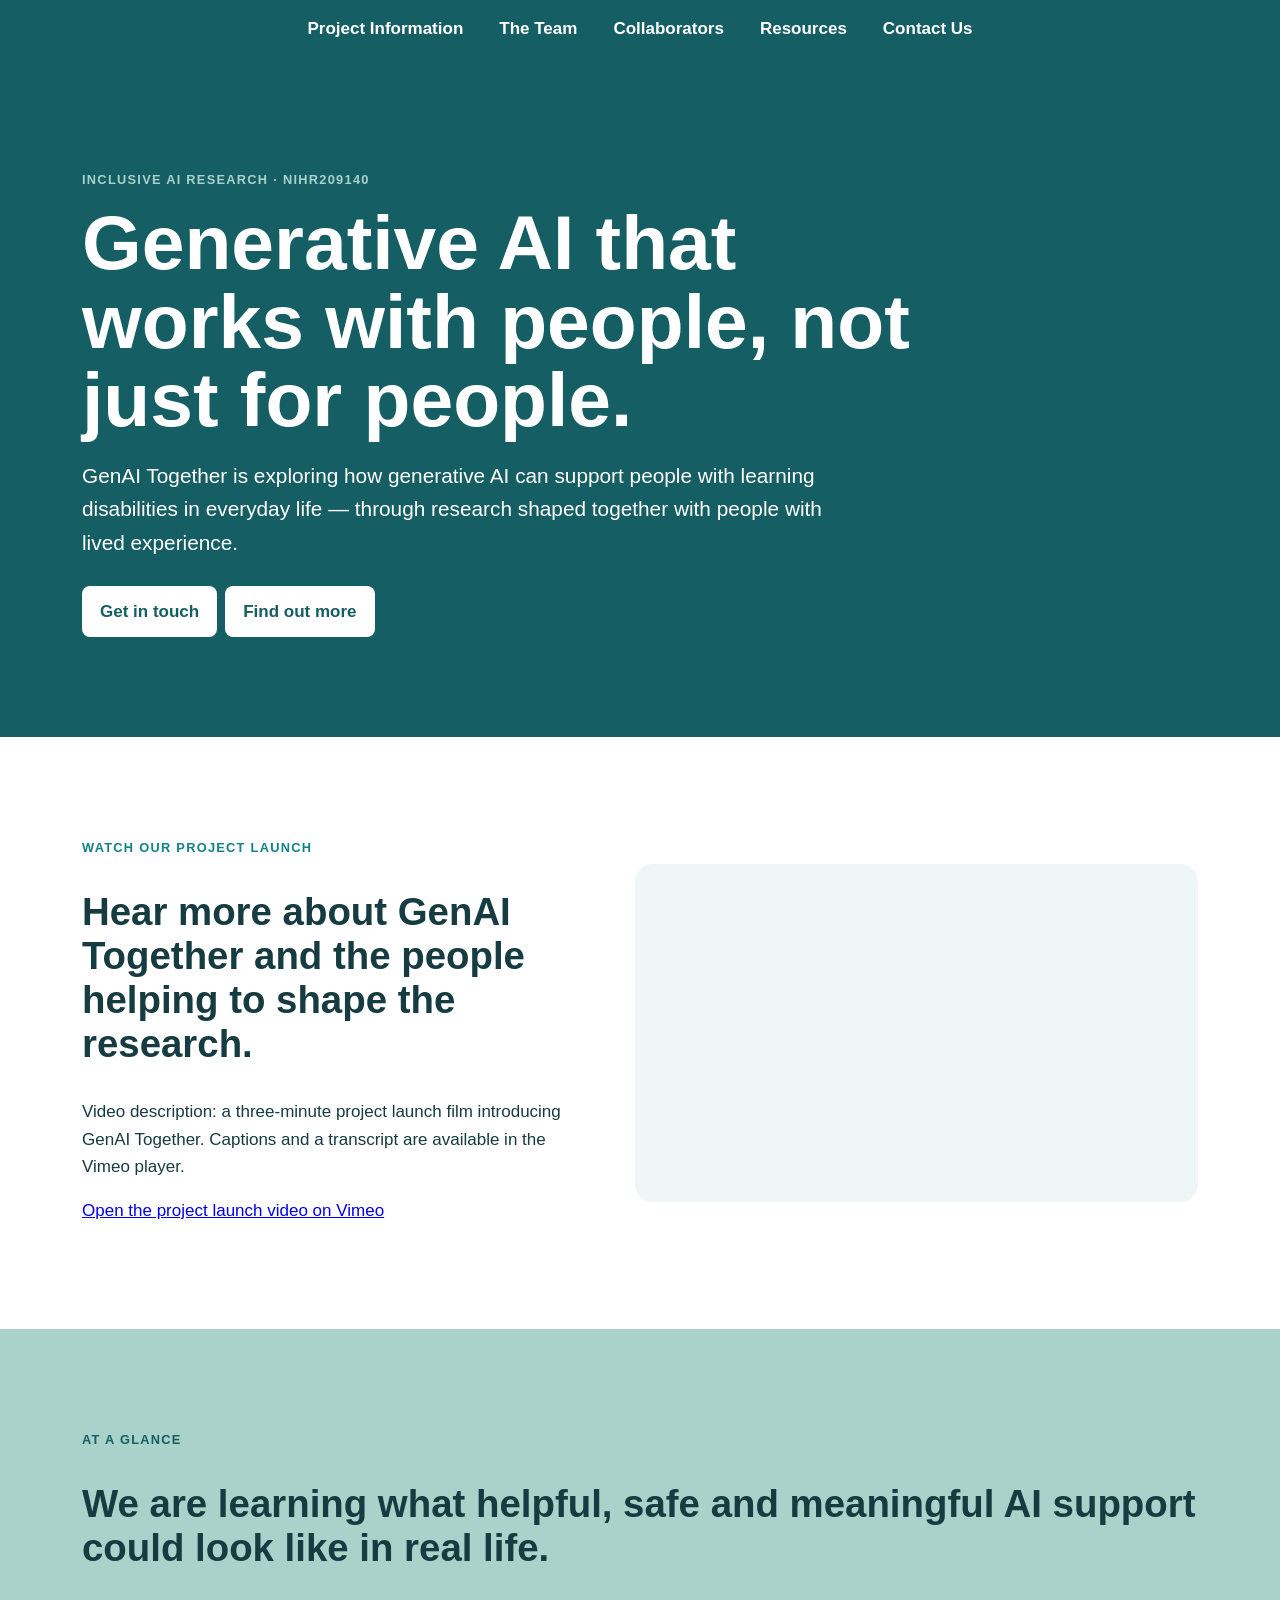
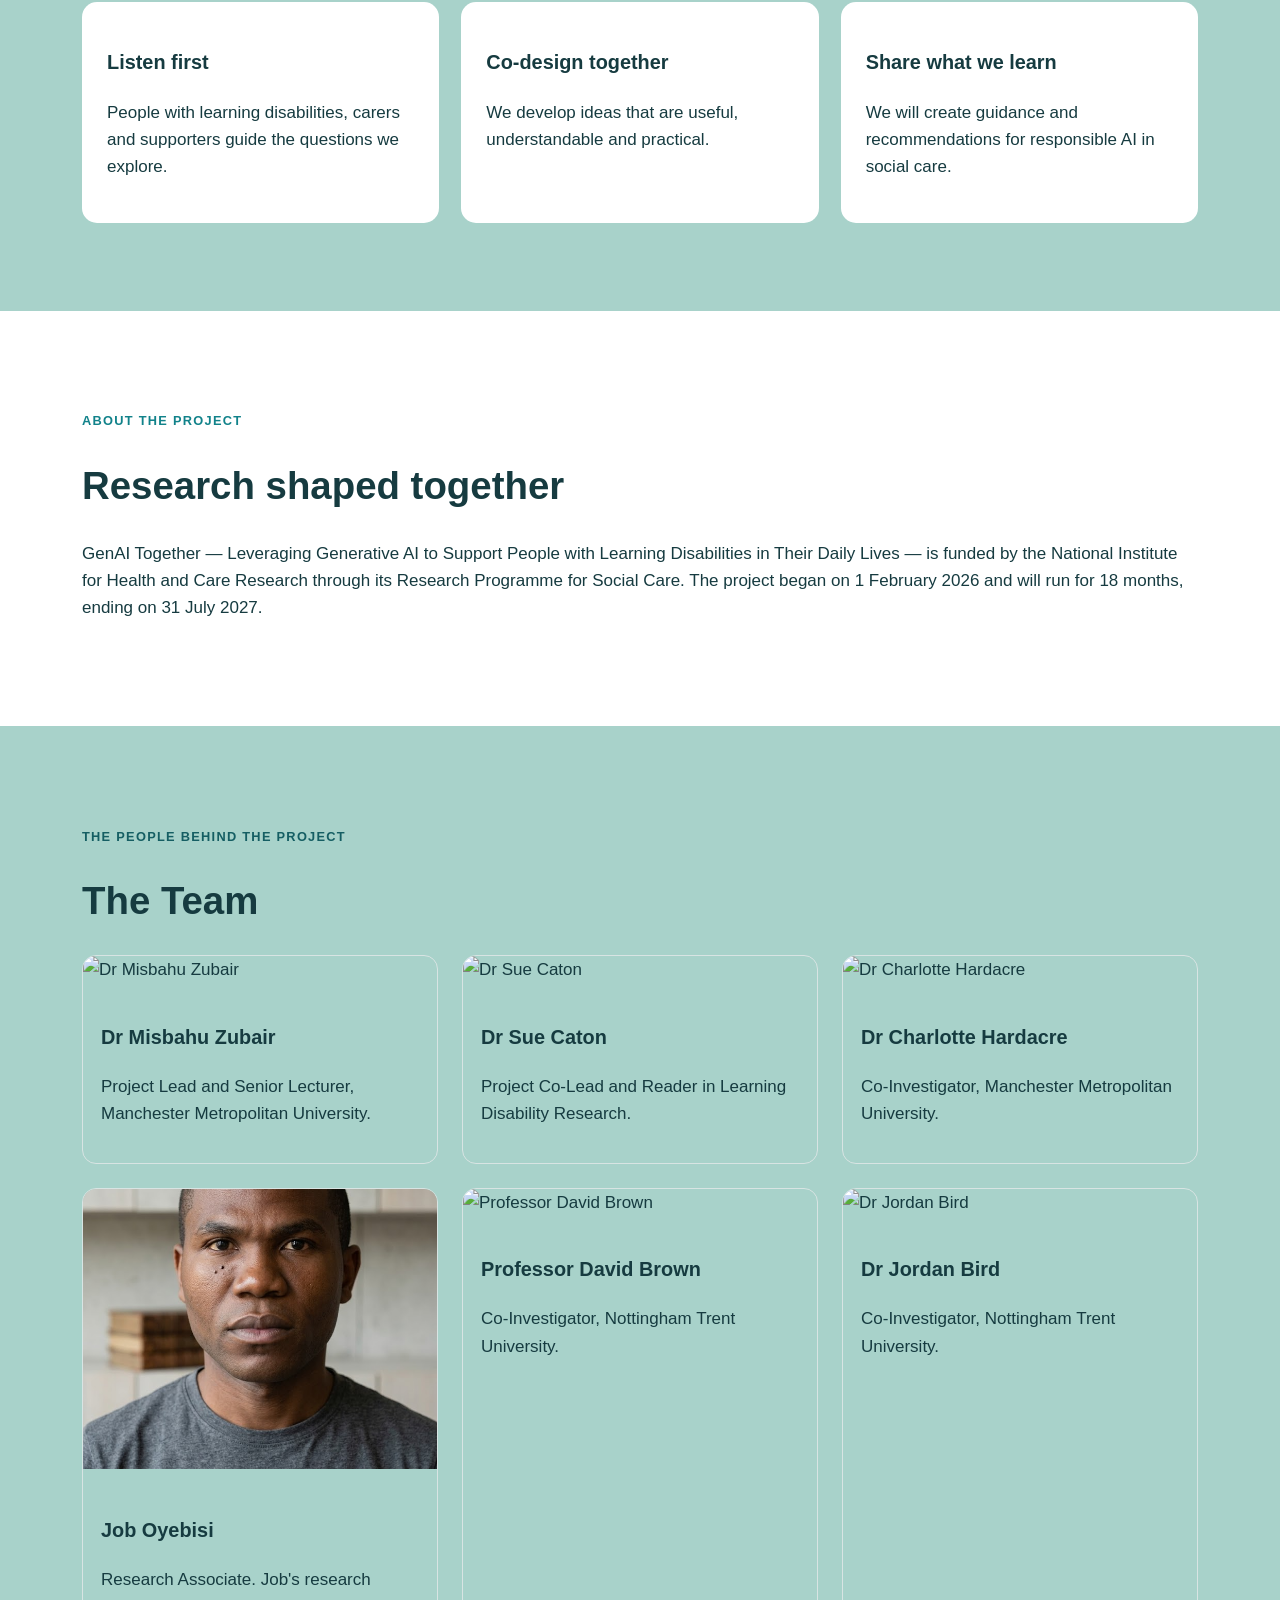
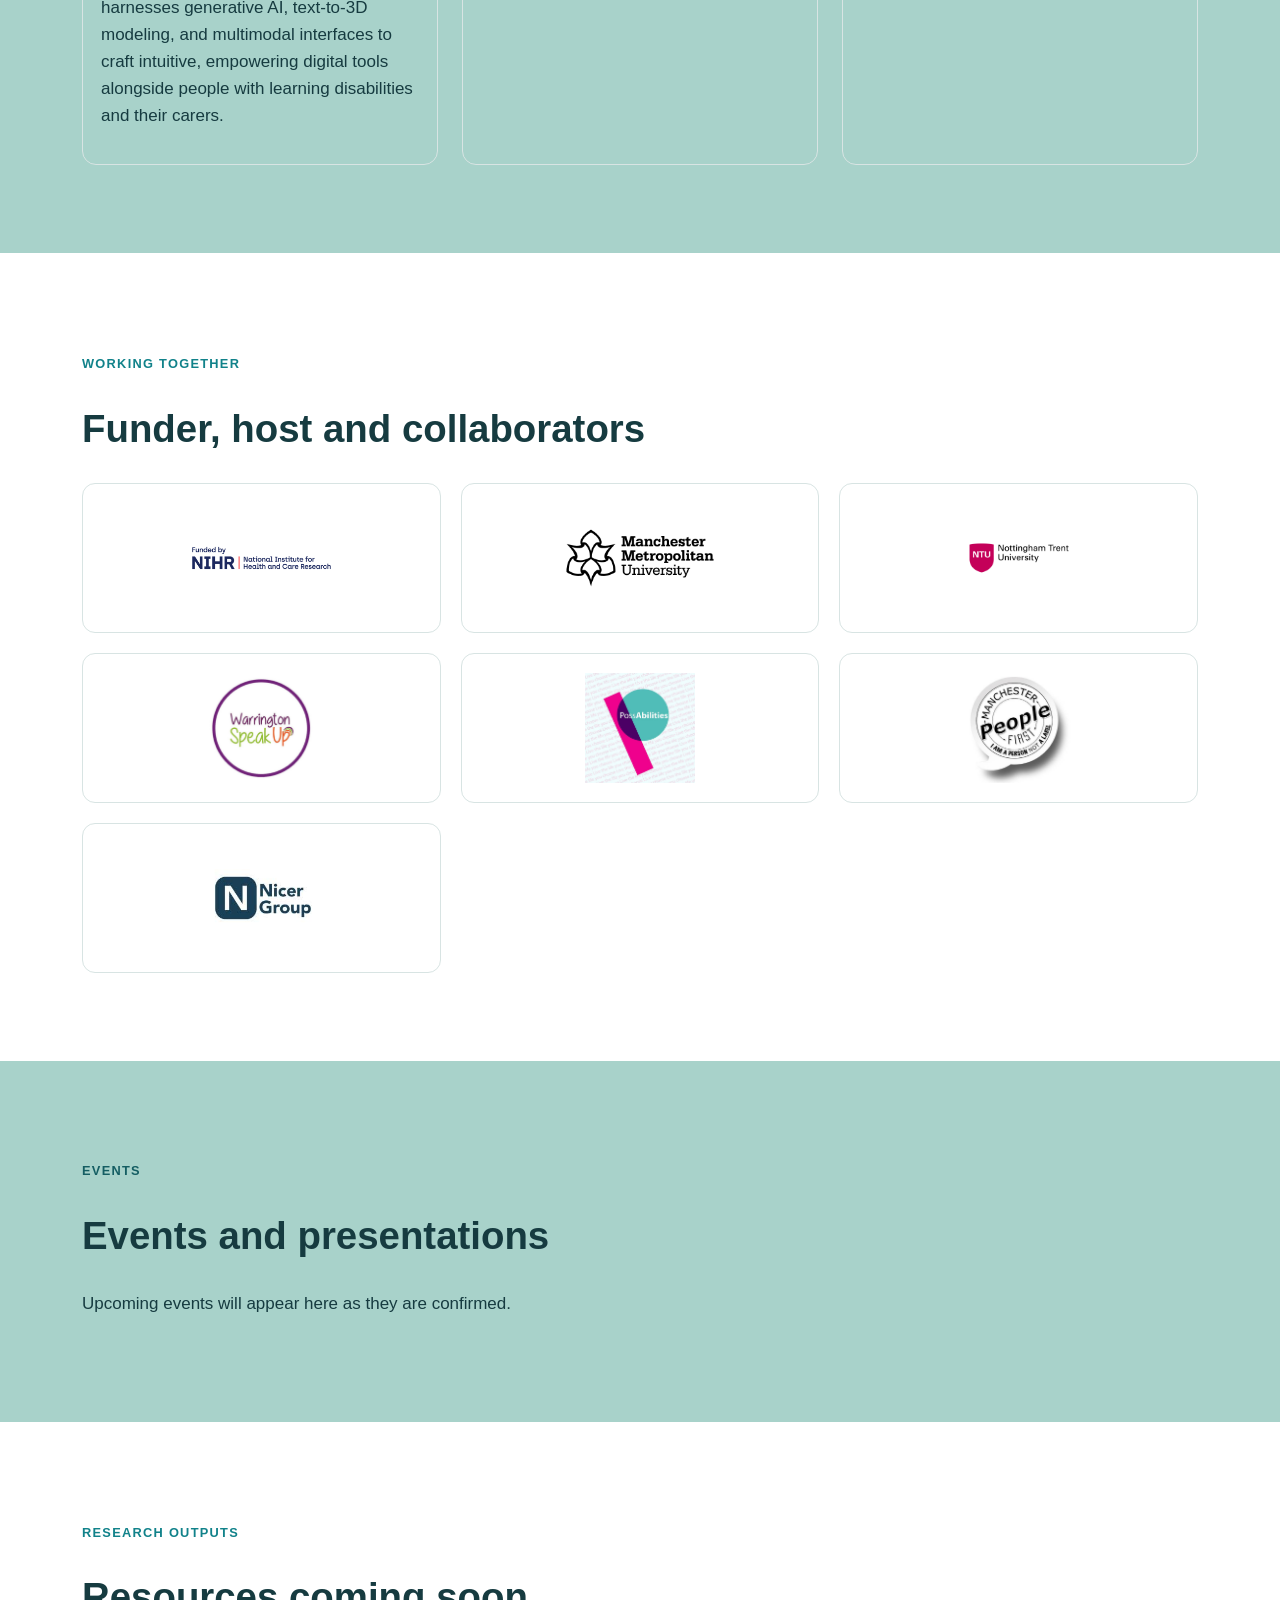
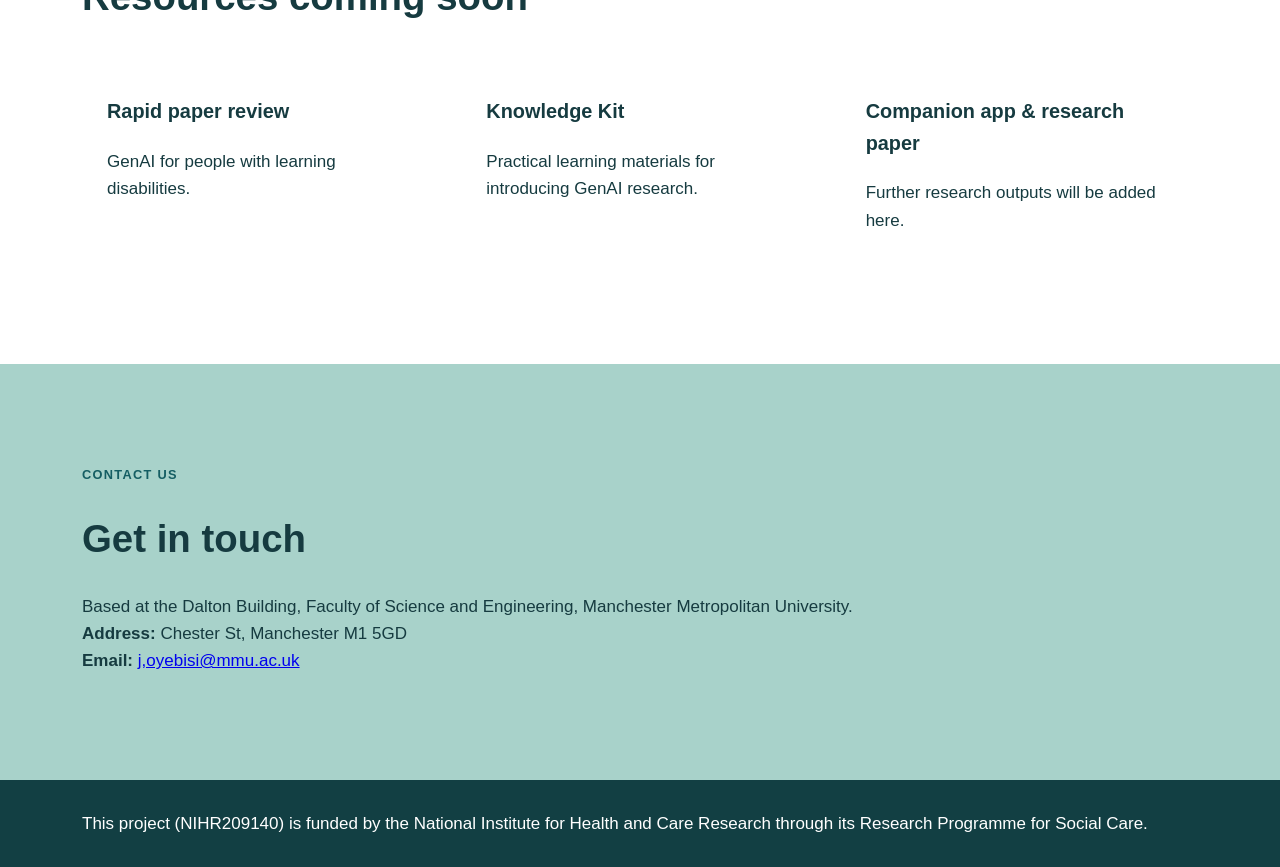
==== index.html @ 7145fa98 "Add GenAI Together website preview" ====
<!doctype html><html lang="en"><meta charset="utf-8"><meta name="viewport" content="width=device-width,initial-scale=1"><title>GenAI Together</title><style>:root{--t:#155e63;--a:#11828a;--m:#a8d2ca;--i:#163b40}*{box-sizing:border-box}body{margin:0;font:17px/1.6 Arial,sans-serif;color:var(--i)}.w{max-width:1180px;margin:auto;padding:0 32px}nav{background:var(--t);color:#fff;position:sticky;top:0;z-index:3}nav .w{display:flex;justify-content:center;gap:36px;padding:15px;flex-wrap:wrap}nav a{color:#fff;text-decoration:none;font-weight:bold}.hero{background:var(--t);color:#fff;padding:100px 0}.ey{color:var(--m);font-weight:bold;letter-spacing:.1em;text-transform:uppercase;font-size:.8rem}h1{font-size:clamp(3rem,6vw,6rem);line-height:1.02;margin:12px 0;max-width:850px}h2{font-size:clamp(2.1rem,3vw,3.3rem);line-height:1.15}.lead{font-size:1.3rem;max-width:750px}.btn{display:inline-block;padding:12px 18px;background:#fff;color:var(--t);border-radius:8px;text-decoration:none;font-weight:bold;margin:6px 8px 0 0}.s{padding:88px 0}.two{display:grid;grid-template-columns:1fr 1.15fr;gap:64px;align-items:center}.video{padding:25px;background:#eef7f5;border-radius:18px}.video iframe{width:100%;aspect-ratio:16/9;border:0;border-radius:10px;display:block}.mint{background:var(--m)}.grid{display:grid;grid-template-columns:repeat(3,1fr);gap:22px}.card{background:#fff;border-radius:15px;padding:25px}.team{display:grid;grid-template-columns:repeat(3,1fr);gap:24px}.person{border:1px solid #d8e4e3;border-radius:14px;overflow:hidden}.person img{width:100%;height:280px;object-fit:cover}.person div{padding:18px}.logos{display:grid;grid-template-columns:repeat(3,1fr);gap:20px}.logo{background:#fff;border:1px solid #d8e4e3;border-radius:13px;min-height:150px;padding:18px;display:grid;place-items:center;text-align:center;font-weight:bold}.logo img{max-width:100%;max-height:110px;object-fit:contain}.foot{background:#123f43;color:#fff;padding:30px 0}@media(max-width:760px){.w{padding:0 20px}.s{padding:55px 0}.hero{padding:70px 0}.two,.grid,.team,.logos{grid-template-columns:1fr}.person img{height:240px}}</style><body>
<nav><div class="w"><a href="#home">Project Information</a><a href="#team">The Team</a><a href="#partners">Collaborators</a><a href="#resources">Resources</a><a href="#contact">Contact Us</a></div></nav><main id="home"><section class="hero"><div class="w"><p class="ey">Inclusive AI Research · NIHR209140</p><h1>Generative AI that works with people, not just for people.</h1><p class="lead">GenAI Together is exploring how generative AI can support people with learning disabilities in everyday life — through research shaped together with people with lived experience.</p><a class="btn" href="#contact">Get in touch</a><a class="btn" href="#about">Find out more</a></div></section>
<section class="s"><div class="w two"><div><p class="ey" style="color:#11828a">Watch our project launch</p><h2>Hear more about GenAI Together and the people helping to shape the research.</h2><p>Video description: a three-minute project launch film introducing GenAI Together. Captions and a transcript are available in the Vimeo player.</p><p><a href="https://vimeo.com/1191960709/ee8f383a0d?fl=pl&fe=sh">Open the project launch video on Vimeo</a></p></div><div class="video"><iframe src="https://player.vimeo.com/video/1191960709?h=ee8f383a0d&title=0&byline=0&portrait=0" title="GenAI Together project launch video" allow="fullscreen;picture-in-picture" allowfullscreen></iframe></div></div></section>
<section class="s mint"><div class="w"><p class="ey" style="color:#155e63">At a glance</p><h2>We are learning what helpful, safe and meaningful AI support could look like in real life.</h2><div class="grid"><article class="card"><h3>Listen first</h3><p>People with learning disabilities, carers and supporters guide the questions we explore.</p></article><article class="card"><h3>Co-design together</h3><p>We develop ideas that are useful, understandable and practical.</p></article><article class="card"><h3>Share what we learn</h3><p>We will create guidance and recommendations for responsible AI in social care.</p></article></div></div></section>
<section class="s" id="about"><div class="w"><p class="ey" style="color:#11828a">About the project</p><h2>Research shaped together</h2><p>GenAI Together — Leveraging Generative AI to Support People with Learning Disabilities in Their Daily Lives — is funded by the National Institute for Health and Care Research through its Research Programme for Social Care. The project began on 1 February 2026 and will run for 18 months, ending on 31 July 2027.</p></div></section>
<section class="s mint" id="team"><div class="w"><p class="ey" style="color:#155e63">The people behind the project</p><h2>The Team</h2><div class="team"><article class="person"><img src="https://genaitogether.wordpress.com/wp-content/uploads/2026/03/mz.jpg" alt="Dr Misbahu Zubair"><div><h3>Dr Misbahu Zubair</h3><p>Project Lead and Senior Lecturer, Manchester Metropolitan University.</p></div></article><article class="person"><img src="https://genaitogether.wordpress.com/wp-content/uploads/2026/03/sc.jpg" alt="Dr Sue Caton"><div><h3>Dr Sue Caton</h3><p>Project Co-Lead and Reader in Learning Disability Research.</p></div></article><article class="person"><img src="https://genaitogether.wordpress.com/wp-content/uploads/2026/03/ch.jpg" alt="Dr Charlotte Hardacre"><div><h3>Dr Charlotte Hardacre</h3><p>Co-Investigator, Manchester Metropolitan University.</p></div></article><article class="person"><img src="genai-preview-assets/job-oyebisi.png" alt="Job Oyebisi"><div><h3>Job Oyebisi</h3><p>Research Associate. Job's research harnesses generative AI, text-to-3D modeling, and multimodal interfaces to craft intuitive, empowering digital tools alongside people with learning disabilities and their carers.</p></div></article><article class="person"><img src="https://genaitogether.wordpress.com/wp-content/uploads/2026/03/db.jpg" alt="Professor David Brown"><div><h3>Professor David Brown</h3><p>Co-Investigator, Nottingham Trent University.</p></div></article><article class="person"><img src="https://genaitogether.wordpress.com/wp-content/uploads/2026/03/jordan-bird.jpg" alt="Dr Jordan Bird"><div><h3>Dr Jordan Bird</h3><p>Co-Investigator, Nottingham Trent University.</p></div></article></div></div></section>
<section class="s" id="partners"><div class="w"><p class="ey" style="color:#11828a">Working together</p><h2>Funder, host and collaborators</h2><div class="logos"><div class="logo"><img src="genai-preview-assets/nihr.png" alt="Funded by NIHR"></div><div class="logo"><img src="genai-preview-assets/mmu.png" alt="Manchester Metropolitan University"></div><div class="logo"><img src="genai-preview-assets/ntu.png" alt="Nottingham Trent University"></div><div class="logo"><img src="genai-preview-assets/warrington-speak-up.jpg" alt="Warrington Speak Up"></div><div class="logo"><img src="genai-preview-assets/possabilities.jpg" alt="PossAbilities"></div><div class="logo"><img src="genai-preview-assets/manchester-people-first.jpg" alt="Manchester People First"></div><div class="logo"><img src="genai-preview-assets/nicer-group.jpg" alt="Nicer Group"></div></div></div></section>
<section class="s mint" id="events"><div class="w"><p class="ey" style="color:#155e63">Events</p><h2>Events and presentations</h2><p>Upcoming events will appear here as they are confirmed.</p></div></section><section class="s" id="resources"><div class="w"><p class="ey" style="color:#11828a">Research outputs</p><h2>Resources coming soon</h2><div class="grid"><article class="card"><h3>Rapid paper review</h3><p>GenAI for people with learning disabilities.</p></article><article class="card"><h3>Knowledge Kit</h3><p>Practical learning materials for introducing GenAI research.</p></article><article class="card"><h3>Companion app & research paper</h3><p>Further research outputs will be added here.</p></article></div></div></section><section class="s mint" id="contact"><div class="w"><p class="ey" style="color:#155e63">Contact Us</p><h2>Get in touch</h2><p>Based at the Dalton Building, Faculty of Science and Engineering, Manchester Metropolitan University.<br><strong>Address:</strong> Chester St, Manchester M1 5GD<br><strong>Email:</strong> <a href="mailto:j,oyebisi@mmu.ac.uk">j,oyebisi@mmu.ac.uk</a></p></div></section></main><footer class="foot"><div class="w">This project (NIHR209140) is funded by the National Institute for Health and Care Research through its Research Programme for Social Care.</div></footer></body></html>
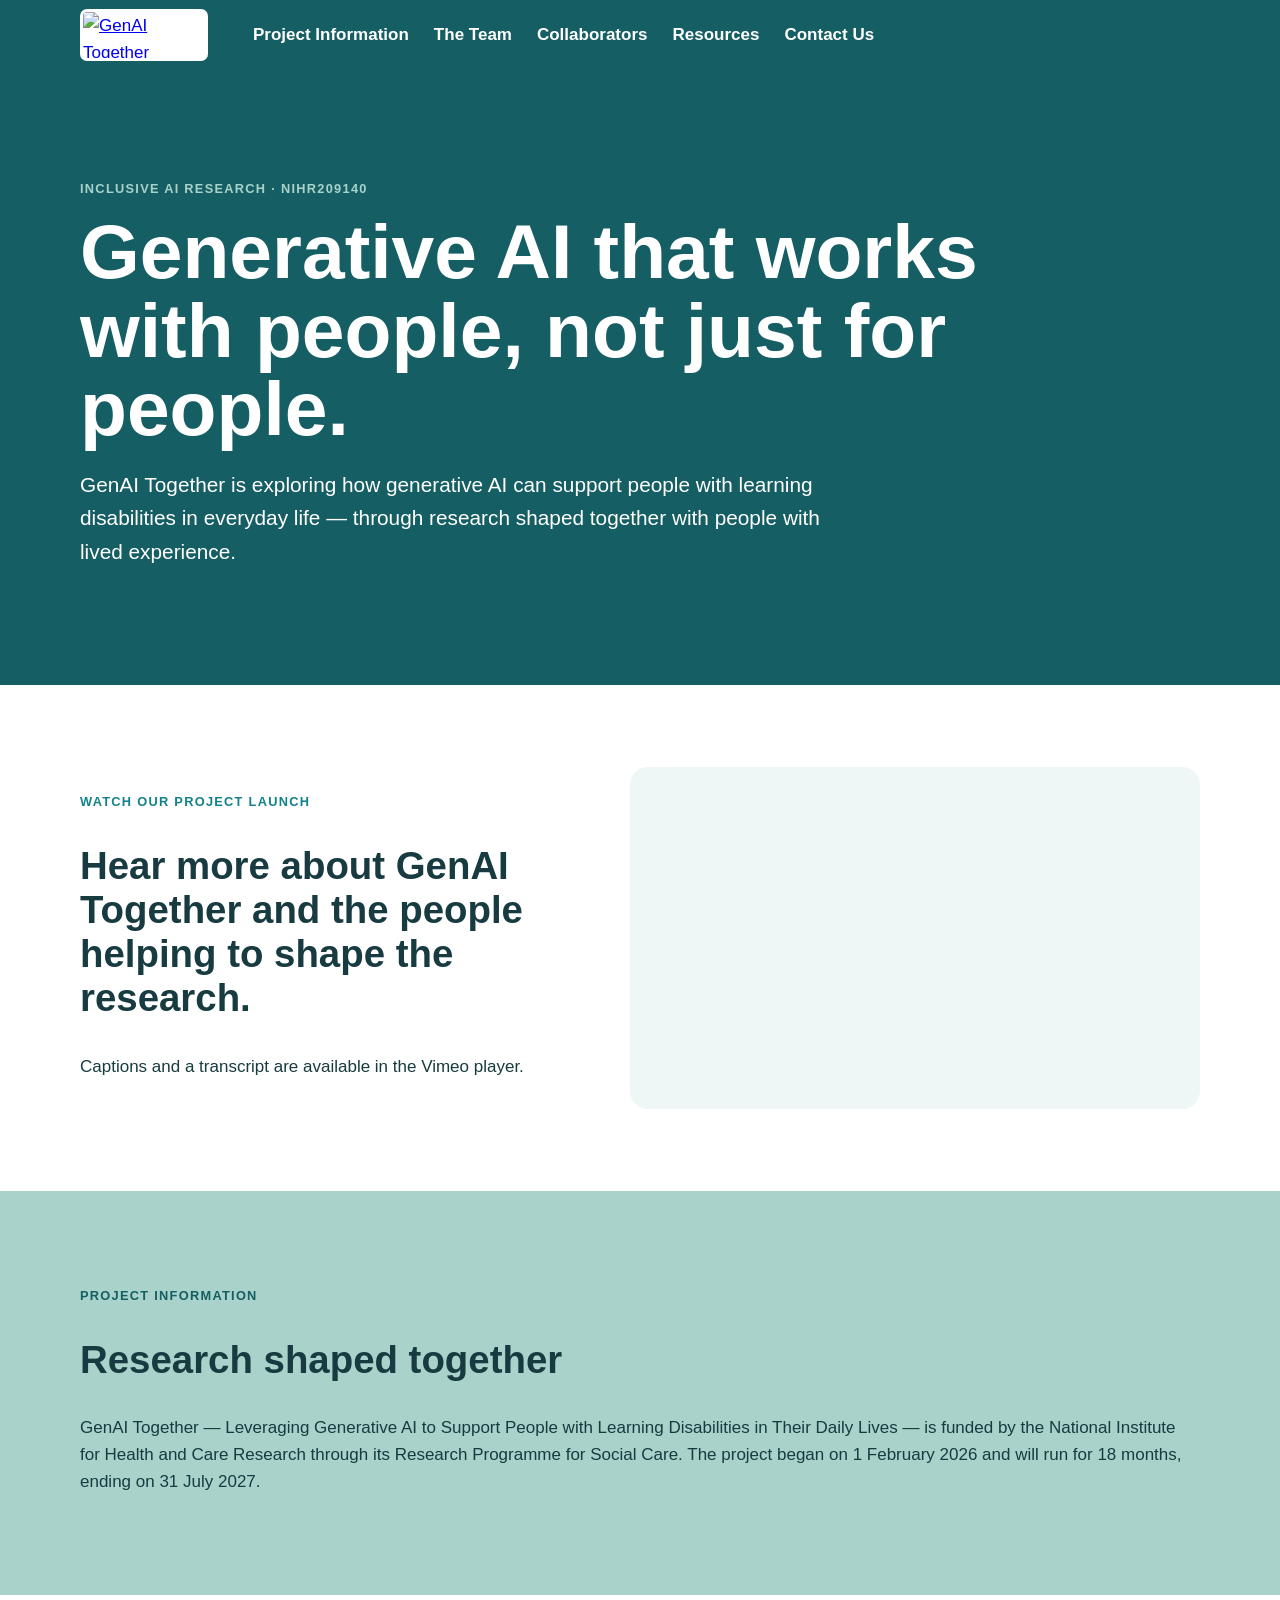
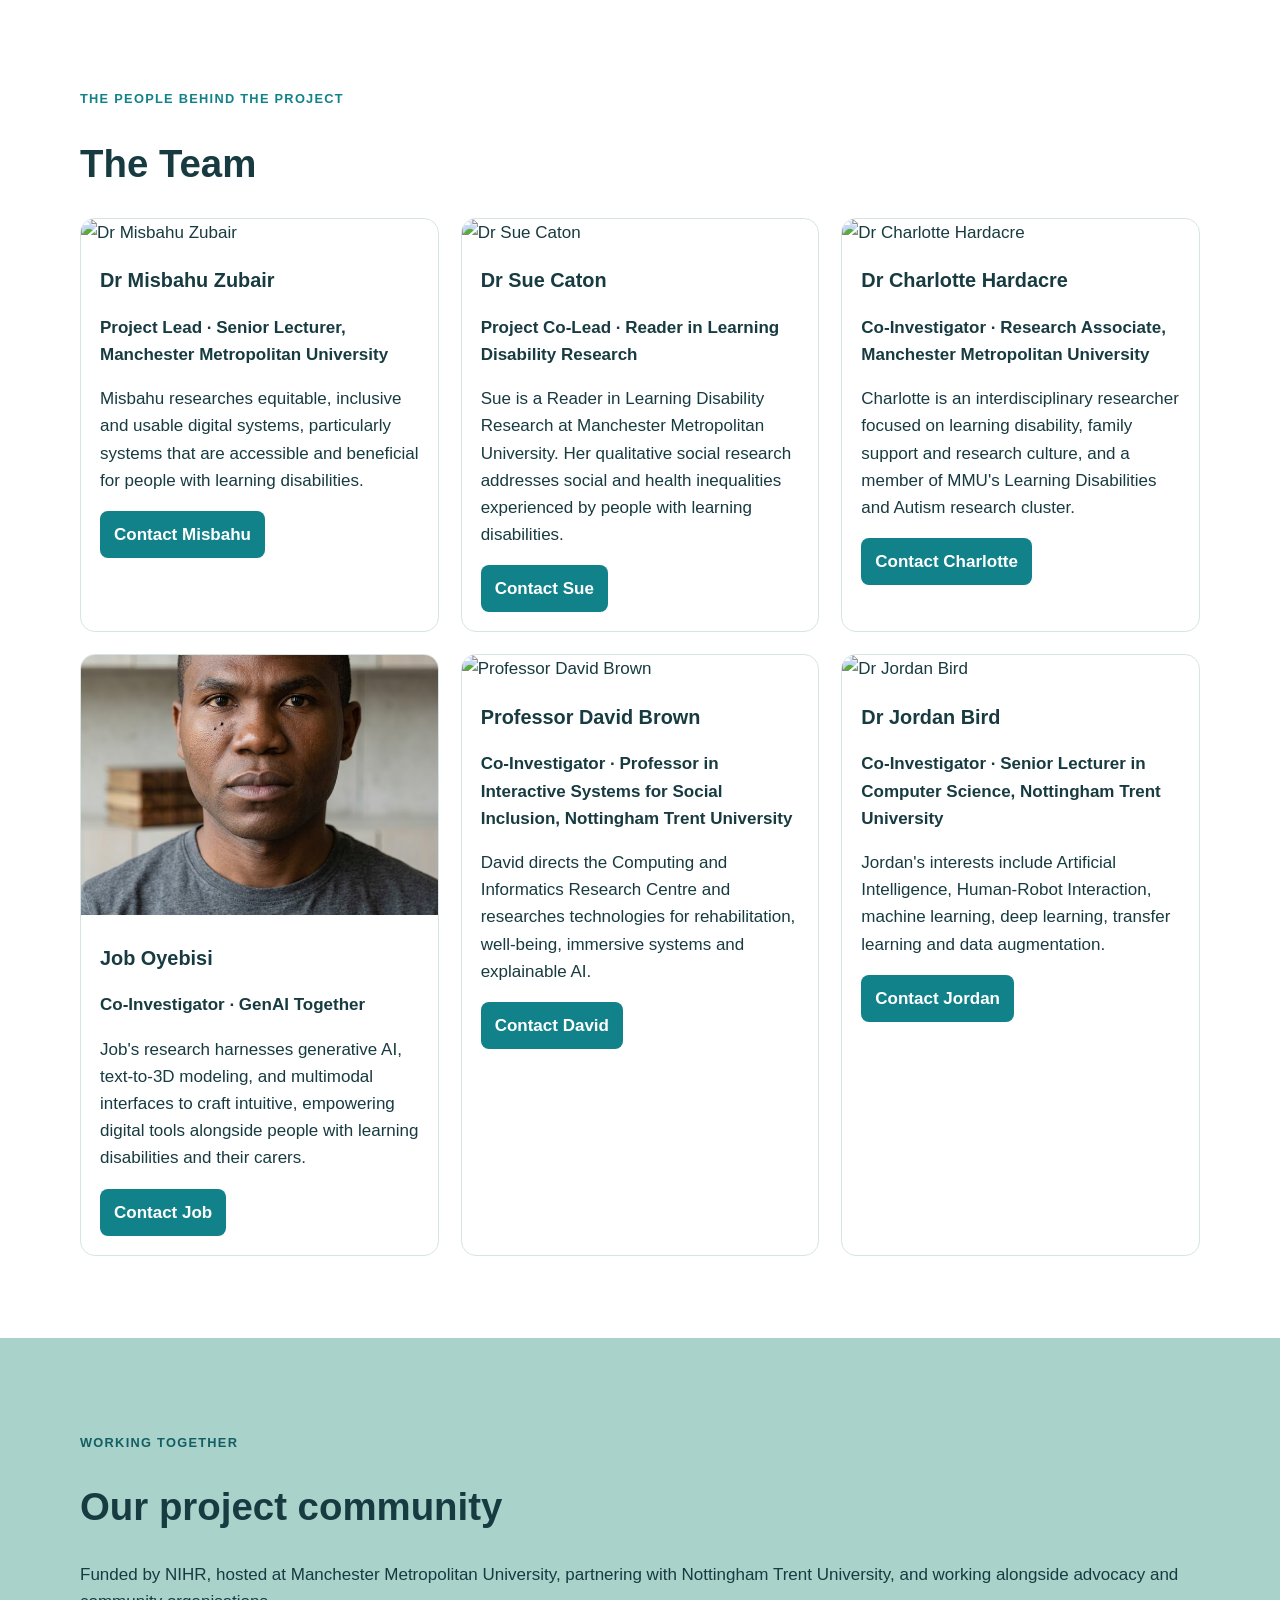
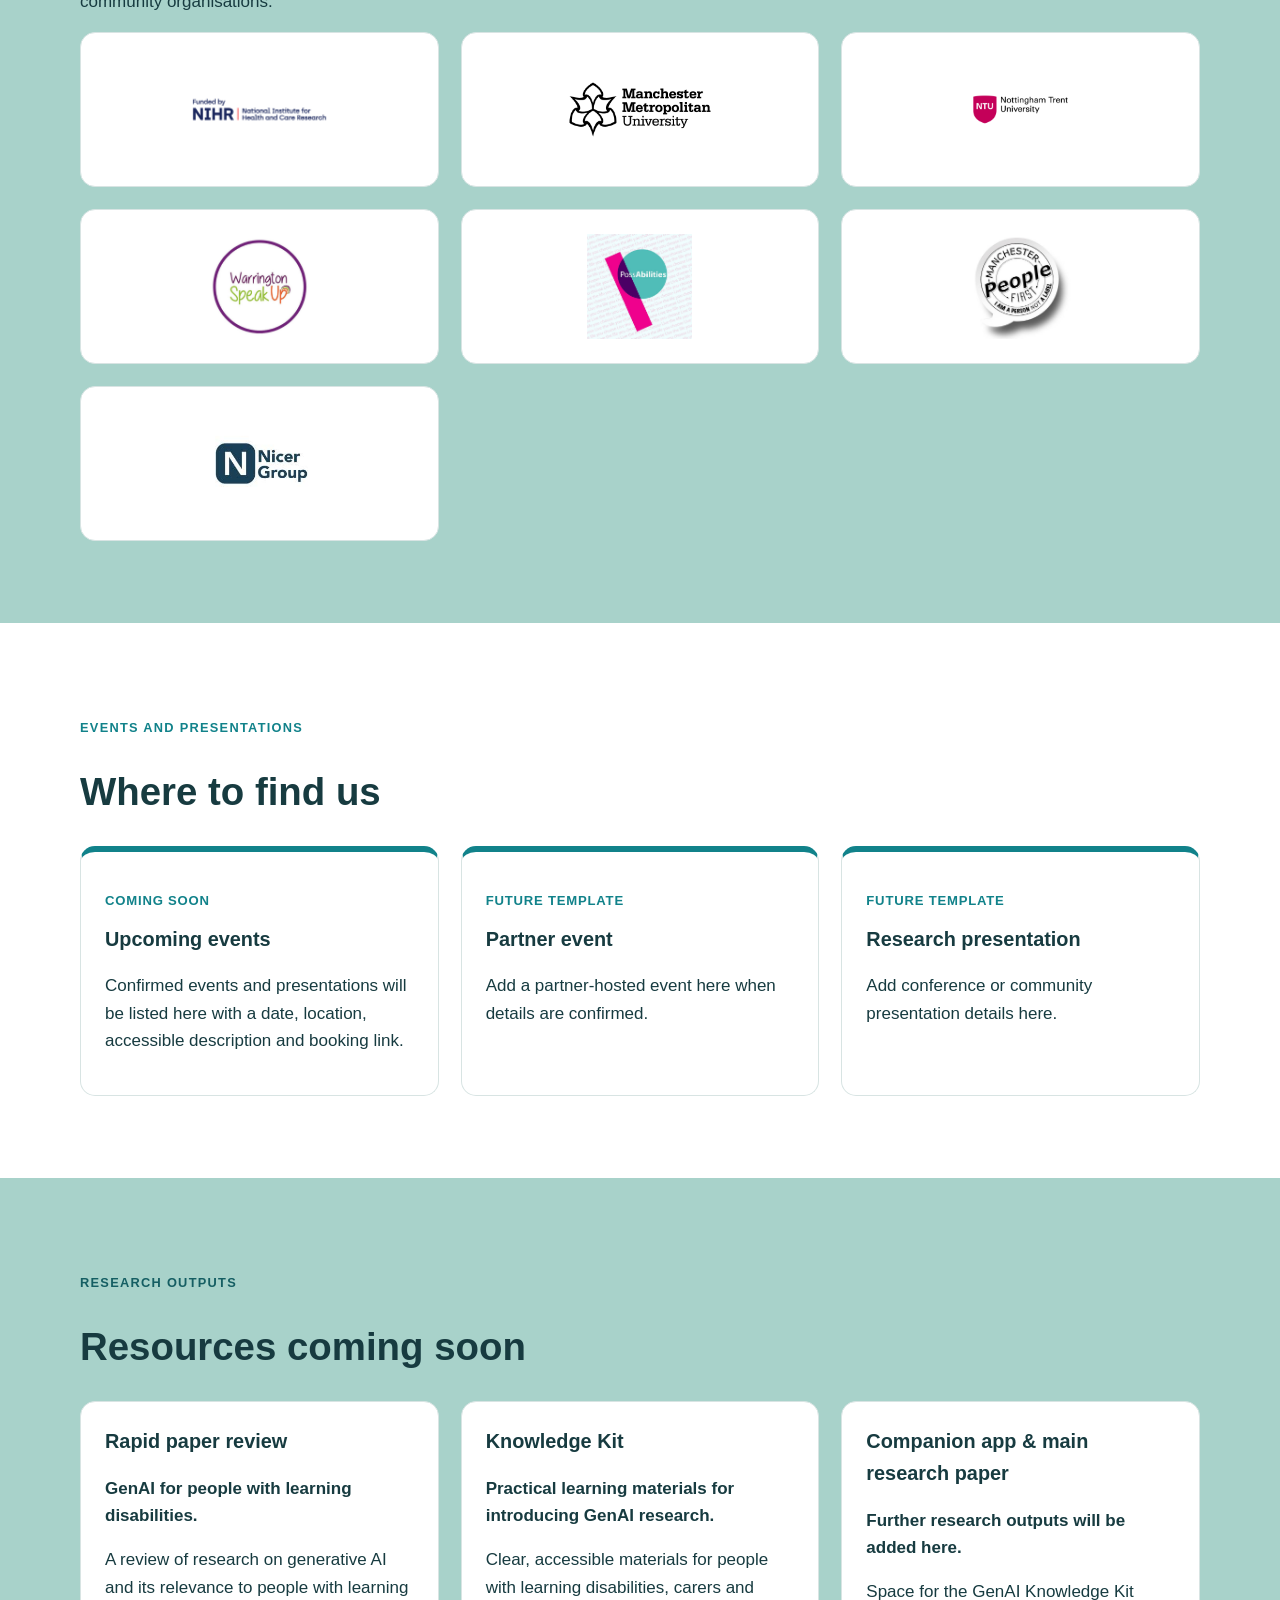
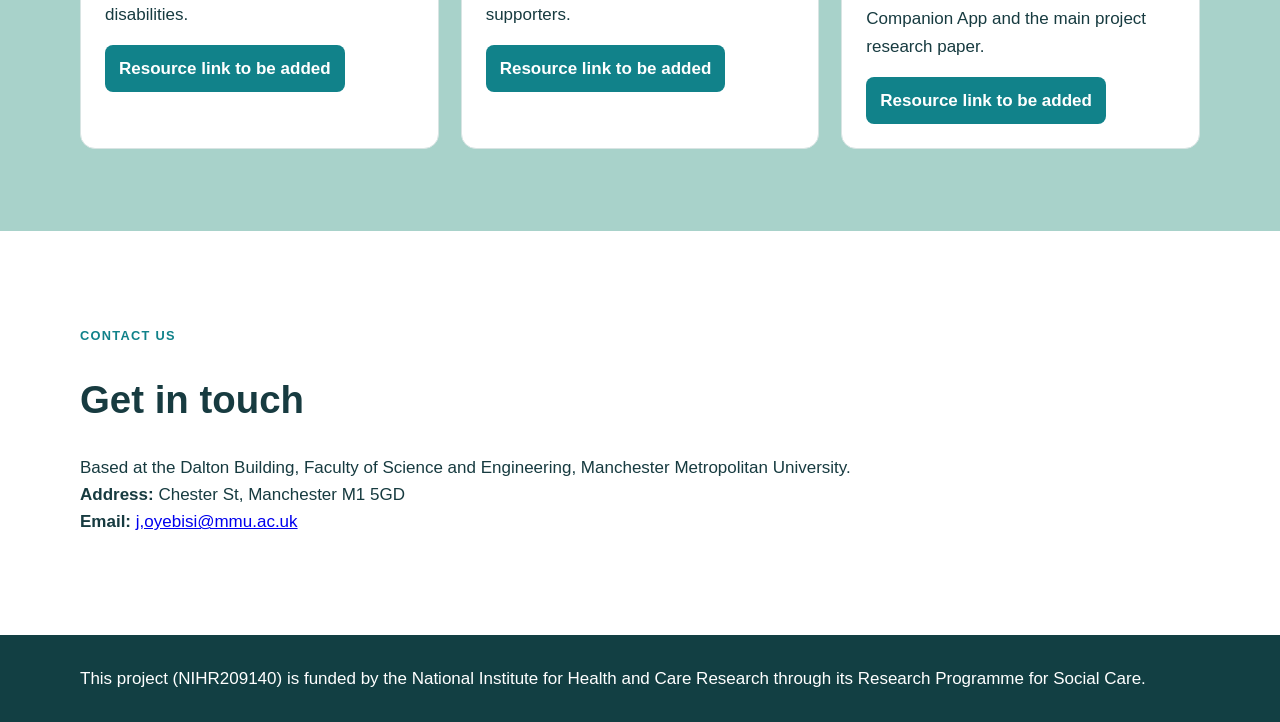
==== commit 0537d9e7: "Add GenAI Together logo to navigation" ====
--- a/index.html
+++ b/index.html
@@ -1,8 +1,9 @@
-<!doctype html><html lang="en"><meta charset="utf-8"><meta name="viewport" content="width=device-width,initial-scale=1"><title>GenAI Together</title><style>:root{--t:#155e63;--a:#11828a;--m:#a8d2ca;--i:#163b40}*{box-sizing:border-box}body{margin:0;font:17px/1.6 Arial,sans-serif;color:var(--i)}.w{max-width:1180px;margin:auto;padding:0 32px}nav{background:var(--t);color:#fff;position:sticky;top:0;z-index:3}nav .w{display:flex;justify-content:center;gap:36px;padding:15px;flex-wrap:wrap}nav a{color:#fff;text-decoration:none;font-weight:bold}.hero{background:var(--t);color:#fff;padding:100px 0}.ey{color:var(--m);font-weight:bold;letter-spacing:.1em;text-transform:uppercase;font-size:.8rem}h1{font-size:clamp(3rem,6vw,6rem);line-height:1.02;margin:12px 0;max-width:850px}h2{font-size:clamp(2.1rem,3vw,3.3rem);line-height:1.15}.lead{font-size:1.3rem;max-width:750px}.btn{display:inline-block;padding:12px 18px;background:#fff;color:var(--t);border-radius:8px;text-decoration:none;font-weight:bold;margin:6px 8px 0 0}.s{padding:88px 0}.two{display:grid;grid-template-columns:1fr 1.15fr;gap:64px;align-items:center}.video{padding:25px;background:#eef7f5;border-radius:18px}.video iframe{width:100%;aspect-ratio:16/9;border:0;border-radius:10px;display:block}.mint{background:var(--m)}.grid{display:grid;grid-template-columns:repeat(3,1fr);gap:22px}.card{background:#fff;border-radius:15px;padding:25px}.team{display:grid;grid-template-columns:repeat(3,1fr);gap:24px}.person{border:1px solid #d8e4e3;border-radius:14px;overflow:hidden}.person img{width:100%;height:280px;object-fit:cover}.person div{padding:18px}.logos{display:grid;grid-template-columns:repeat(3,1fr);gap:20px}.logo{background:#fff;border:1px solid #d8e4e3;border-radius:13px;min-height:150px;padding:18px;display:grid;place-items:center;text-align:center;font-weight:bold}.logo img{max-width:100%;max-height:110px;object-fit:contain}.foot{background:#123f43;color:#fff;padding:30px 0}@media(max-width:760px){.w{padding:0 20px}.s{padding:55px 0}.hero{padding:70px 0}.two,.grid,.team,.logos{grid-template-columns:1fr}.person img{height:240px}}</style><body>
-<nav><div class="w"><a href="#home">Project Information</a><a href="#team">The Team</a><a href="#partners">Collaborators</a><a href="#resources">Resources</a><a href="#contact">Contact Us</a></div></nav><main id="home"><section class="hero"><div class="w"><p class="ey">Inclusive AI Research · NIHR209140</p><h1>Generative AI that works with people, not just for people.</h1><p class="lead">GenAI Together is exploring how generative AI can support people with learning disabilities in everyday life — through research shaped together with people with lived experience.</p><a class="btn" href="#contact">Get in touch</a><a class="btn" href="#about">Find out more</a></div></section>
-<section class="s"><div class="w two"><div><p class="ey" style="color:#11828a">Watch our project launch</p><h2>Hear more about GenAI Together and the people helping to shape the research.</h2><p>Video description: a three-minute project launch film introducing GenAI Together. Captions and a transcript are available in the Vimeo player.</p><p><a href="https://vimeo.com/1191960709/ee8f383a0d?fl=pl&fe=sh">Open the project launch video on Vimeo</a></p></div><div class="video"><iframe src="https://player.vimeo.com/video/1191960709?h=ee8f383a0d&title=0&byline=0&portrait=0" title="GenAI Together project launch video" allow="fullscreen;picture-in-picture" allowfullscreen></iframe></div></div></section>
-<section class="s mint"><div class="w"><p class="ey" style="color:#155e63">At a glance</p><h2>We are learning what helpful, safe and meaningful AI support could look like in real life.</h2><div class="grid"><article class="card"><h3>Listen first</h3><p>People with learning disabilities, carers and supporters guide the questions we explore.</p></article><article class="card"><h3>Co-design together</h3><p>We develop ideas that are useful, understandable and practical.</p></article><article class="card"><h3>Share what we learn</h3><p>We will create guidance and recommendations for responsible AI in social care.</p></article></div></div></section>
-<section class="s" id="about"><div class="w"><p class="ey" style="color:#11828a">About the project</p><h2>Research shaped together</h2><p>GenAI Together — Leveraging Generative AI to Support People with Learning Disabilities in Their Daily Lives — is funded by the National Institute for Health and Care Research through its Research Programme for Social Care. The project began on 1 February 2026 and will run for 18 months, ending on 31 July 2027.</p></div></section>
-<section class="s mint" id="team"><div class="w"><p class="ey" style="color:#155e63">The people behind the project</p><h2>The Team</h2><div class="team"><article class="person"><img src="https://genaitogether.wordpress.com/wp-content/uploads/2026/03/mz.jpg" alt="Dr Misbahu Zubair"><div><h3>Dr Misbahu Zubair</h3><p>Project Lead and Senior Lecturer, Manchester Metropolitan University.</p></div></article><article class="person"><img src="https://genaitogether.wordpress.com/wp-content/uploads/2026/03/sc.jpg" alt="Dr Sue Caton"><div><h3>Dr Sue Caton</h3><p>Project Co-Lead and Reader in Learning Disability Research.</p></div></article><article class="person"><img src="https://genaitogether.wordpress.com/wp-content/uploads/2026/03/ch.jpg" alt="Dr Charlotte Hardacre"><div><h3>Dr Charlotte Hardacre</h3><p>Co-Investigator, Manchester Metropolitan University.</p></div></article><article class="person"><img src="genai-preview-assets/job-oyebisi.png" alt="Job Oyebisi"><div><h3>Job Oyebisi</h3><p>Research Associate. Job's research harnesses generative AI, text-to-3D modeling, and multimodal interfaces to craft intuitive, empowering digital tools alongside people with learning disabilities and their carers.</p></div></article><article class="person"><img src="https://genaitogether.wordpress.com/wp-content/uploads/2026/03/db.jpg" alt="Professor David Brown"><div><h3>Professor David Brown</h3><p>Co-Investigator, Nottingham Trent University.</p></div></article><article class="person"><img src="https://genaitogether.wordpress.com/wp-content/uploads/2026/03/jordan-bird.jpg" alt="Dr Jordan Bird"><div><h3>Dr Jordan Bird</h3><p>Co-Investigator, Nottingham Trent University.</p></div></article></div></div></section>
-<section class="s" id="partners"><div class="w"><p class="ey" style="color:#11828a">Working together</p><h2>Funder, host and collaborators</h2><div class="logos"><div class="logo"><img src="genai-preview-assets/nihr.png" alt="Funded by NIHR"></div><div class="logo"><img src="genai-preview-assets/mmu.png" alt="Manchester Metropolitan University"></div><div class="logo"><img src="genai-preview-assets/ntu.png" alt="Nottingham Trent University"></div><div class="logo"><img src="genai-preview-assets/warrington-speak-up.jpg" alt="Warrington Speak Up"></div><div class="logo"><img src="genai-preview-assets/possabilities.jpg" alt="PossAbilities"></div><div class="logo"><img src="genai-preview-assets/manchester-people-first.jpg" alt="Manchester People First"></div><div class="logo"><img src="genai-preview-assets/nicer-group.jpg" alt="Nicer Group"></div></div></div></section>
-<section class="s mint" id="events"><div class="w"><p class="ey" style="color:#155e63">Events</p><h2>Events and presentations</h2><p>Upcoming events will appear here as they are confirmed.</p></div></section><section class="s" id="resources"><div class="w"><p class="ey" style="color:#11828a">Research outputs</p><h2>Resources coming soon</h2><div class="grid"><article class="card"><h3>Rapid paper review</h3><p>GenAI for people with learning disabilities.</p></article><article class="card"><h3>Knowledge Kit</h3><p>Practical learning materials for introducing GenAI research.</p></article><article class="card"><h3>Companion app & research paper</h3><p>Further research outputs will be added here.</p></article></div></div></section><section class="s mint" id="contact"><div class="w"><p class="ey" style="color:#155e63">Contact Us</p><h2>Get in touch</h2><p>Based at the Dalton Building, Faculty of Science and Engineering, Manchester Metropolitan University.<br><strong>Address:</strong> Chester St, Manchester M1 5GD<br><strong>Email:</strong> <a href="mailto:j,oyebisi@mmu.ac.uk">j,oyebisi@mmu.ac.uk</a></p></div></section></main><footer class="foot"><div class="w">This project (NIHR209140) is funded by the National Institute for Health and Care Research through its Research Programme for Social Care.</div></footer></body></html>
+<!doctype html><html lang="en"><meta charset="utf-8"><meta name="viewport" content="width=device-width,initial-scale=1"><title>GenAI Together</title><style>:root{--t:#155e63;--a:#11828a;--m:#a8d2ca;--i:#173b40}*{box-sizing:border-box}body{margin:0;font:17px/1.6 Arial,sans-serif;color:var(--i)}.w{max-width:1180px;margin:auto;padding:0 30px}nav{background:var(--t);color:#fff;position:sticky;top:0;z-index:3}.bar{display:flex;align-items:center;gap:28px;min-height:70px}.brand{display:flex;align-items:center;min-width:145px}.brand img{display:block;width:128px;height:52px;object-fit:contain;background:#fff;border-radius:7px;padding:3px}.brand b{color:var(--m)}.links{display:flex;gap:25px;flex-wrap:wrap}.links a{color:#fff;text-decoration:none;font-weight:bold}.hero{background:var(--t);color:#fff;padding:96px 0}.ey{color:var(--m);font-weight:bold;letter-spacing:.1em;text-transform:uppercase;font-size:.8rem}h1{font-size:clamp(3rem,6vw,6rem);line-height:1.02;margin:13px 0;max-width:900px}h2{font-size:clamp(2rem,3vw,3.1rem);line-height:1.15}.lead{font-size:1.3rem;max-width:760px}.s{padding:82px 0}.two{display:grid;grid-template-columns:1fr 1.15fr;gap:55px;align-items:center}.video{padding:25px;background:#eef7f5;border-radius:18px}.video iframe{display:block;width:100%;aspect-ratio:16/9;border:0;border-radius:10px}.mint{background:var(--m)}.grid,.team,.logos{display:grid;grid-template-columns:repeat(3,1fr);gap:22px}.card,.person,.logo{background:#fff;border:1px solid #d8e4e3;border-radius:15px;padding:24px}.person{padding:0;overflow:hidden}.person img{width:100%;height:260px;object-fit:cover}.person div{padding:19px}.person h3,.card h3{margin:0 0 8px}.button{display:inline-block;background:var(--a);color:#fff;padding:10px 14px;border-radius:8px;text-decoration:none;font-weight:bold}.event{border-top:6px solid var(--a)}.date{font-weight:bold;color:var(--a);text-transform:uppercase;letter-spacing:.06em;font-size:.82rem}.logo{display:grid;place-items:center;min-height:145px}.logo img{max-width:100%;max-height:105px;object-fit:contain}.foot{background:#123f43;color:#fff;padding:30px 0}@media(max-width:760px){.w{padding:0 20px}.bar{align-items:flex-start;padding:15px 0;flex-direction:column;gap:14px}.links{gap:13px}.s{padding:55px 0}.hero{padding:70px 0}.two,.grid,.team,.logos{grid-template-columns:1fr}}</style><body>
+<nav><div class="w bar"><a class="brand" href="#home"><img src="https://genaitogether.wordpress.com/wp-content/uploads/2026/03/genai-together-logo.jpg" alt="GenAI Together"></a><div class="links"><a href="#about">Project Information</a><a href="#team">The Team</a><a href="#partners">Collaborators</a><a href="#resources">Resources</a><a href="#contact">Contact Us</a></div></div></nav><main id="home"><section class="hero"><div class="w"><p class="ey">Inclusive AI Research · NIHR209140</p><h1>Generative AI that works with people, not just for people.</h1><p class="lead">GenAI Together is exploring how generative AI can support people with learning disabilities in everyday life — through research shaped together with people with lived experience.</p></div></section>
+<section class="s"><div class="w two"><div><p class="ey" style="color:#11828a">Watch our project launch</p><h2>Hear more about GenAI Together and the people helping to shape the research.</h2><p>Captions and a transcript are available in the Vimeo player.</p></div><div class="video"><iframe src="https://player.vimeo.com/video/1191960709?h=ee8f383a0d&title=0&byline=0&portrait=0" title="GenAI Together project launch video" allow="fullscreen;picture-in-picture" allowfullscreen></iframe></div></div></section>
+<section class="s mint" id="about"><div class="w"><p class="ey" style="color:#155e63">Project information</p><h2>Research shaped together</h2><p>GenAI Together — Leveraging Generative AI to Support People with Learning Disabilities in Their Daily Lives — is funded by the National Institute for Health and Care Research through its Research Programme for Social Care. The project began on 1 February 2026 and will run for 18 months, ending on 31 July 2027.</p></div></section>
+<section class="s" id="team"><div class="w"><p class="ey" style="color:#11828a">The people behind the project</p><h2>The Team</h2><div class="team"><article class="person"><img src="https://genaitogether.wordpress.com/wp-content/uploads/2026/03/mz.jpg" alt="Dr Misbahu Zubair"><div><h3>Dr Misbahu Zubair</h3><p><strong>Project Lead · Senior Lecturer, Manchester Metropolitan University</strong></p><p>Misbahu researches equitable, inclusive and usable digital systems, particularly systems that are accessible and beneficial for people with learning disabilities.</p><a class="button" href="https://www.mmu.ac.uk/staff/profile/dr-misbahu-sharfuddeen-zubair">Contact Misbahu</a></div></article><article class="person"><img src="https://genaitogether.wordpress.com/wp-content/uploads/2026/03/sc.jpg" alt="Dr Sue Caton"><div><h3>Dr Sue Caton</h3><p><strong>Project Co-Lead · Reader in Learning Disability Research</strong></p><p>Sue is a Reader in Learning Disability Research at Manchester Metropolitan University. Her qualitative social research addresses social and health inequalities experienced by people with learning disabilities.</p><a class="button" href="https://www.mmu.ac.uk/staff/profile/dr-sue-caton">Contact Sue</a></div></article><article class="person"><img src="https://genaitogether.wordpress.com/wp-content/uploads/2026/03/ch.jpg" alt="Dr Charlotte Hardacre"><div><h3>Dr Charlotte Hardacre</h3><p><strong>Co-Investigator · Research Associate, Manchester Metropolitan University</strong></p><p>Charlotte is an interdisciplinary researcher focused on learning disability, family support and research culture, and a member of MMU's Learning Disabilities and Autism research cluster.</p><a class="button" href="https://www.mmu.ac.uk/staff/profile/dr-charlotte-hardacre">Contact Charlotte</a></div></article><article class="person"><img src="genai-preview-assets/job-oyebisi.png" alt="Job Oyebisi"><div><h3>Job Oyebisi</h3><p><strong>Co-Investigator · GenAI Together</strong></p><p>Job's research harnesses generative AI, text-to-3D modeling, and multimodal interfaces to craft intuitive, empowering digital tools alongside people with learning disabilities and their carers.</p><a class="button" href="https://uk.linkedin.com/in/joboyebisi">Contact Job</a></div></article><article class="person"><img src="https://genaitogether.wordpress.com/wp-content/uploads/2026/03/db.jpg" alt="Professor David Brown"><div><h3>Professor David Brown</h3><p><strong>Co-Investigator · Professor in Interactive Systems for Social Inclusion, Nottingham Trent University</strong></p><p>David directs the Computing and Informatics Research Centre and researches technologies for rehabilitation, well-being, immersive systems and explainable AI.</p><a class="button" href="https://www.ntu.ac.uk/staff-profiles/science-technology/david-brown">Contact David</a></div></article><article class="person"><img src="https://genaitogether.wordpress.com/wp-content/uploads/2026/03/jordan-bird.jpg" alt="Dr Jordan Bird"><div><h3>Dr Jordan Bird</h3><p><strong>Co-Investigator · Senior Lecturer in Computer Science, Nottingham Trent University</strong></p><p>Jordan's interests include Artificial Intelligence, Human-Robot Interaction, machine learning, deep learning, transfer learning and data augmentation.</p><a class="button" href="https://www.ntu.ac.uk/staff-profiles/science-technology/jordan-bird">Contact Jordan</a></div></article></div></div></section>
+<section class="s mint" id="partners"><div class="w"><p class="ey" style="color:#155e63">Working together</p><h2>Our project community</h2><p>Funded by NIHR, hosted at Manchester Metropolitan University, partnering with Nottingham Trent University, and working alongside advocacy and community organisations.</p><div class="logos"><div class="logo"><img src="genai-preview-assets/nihr.png" alt="Funded by NIHR"></div><div class="logo"><img src="genai-preview-assets/mmu.png" alt="Manchester Metropolitan University"></div><div class="logo"><img src="genai-preview-assets/ntu.png" alt="Nottingham Trent University"></div><div class="logo"><img src="genai-preview-assets/warrington-speak-up.jpg" alt="Warrington Speak Up"></div><div class="logo"><img src="genai-preview-assets/possabilities.jpg" alt="PossAbilities"></div><div class="logo"><img src="genai-preview-assets/manchester-people-first.jpg" alt="Manchester People First"></div><div class="logo"><img src="genai-preview-assets/nicer-group.jpg" alt="Nicer Group"></div></div></div></section>
+<section class="s" id="events"><div class="w"><p class="ey" style="color:#11828a">Events and presentations</p><h2>Where to find us</h2><div class="grid"><article class="card event"><p class="date">Coming soon</p><h3>Upcoming events</h3><p>Confirmed events and presentations will be listed here with a date, location, accessible description and booking link.</p></article><article class="card event"><p class="date">Future template</p><h3>Partner event</h3><p>Add a partner-hosted event here when details are confirmed.</p></article><article class="card event"><p class="date">Future template</p><h3>Research presentation</h3><p>Add conference or community presentation details here.</p></article></div></div></section>
+<section class="s mint" id="resources"><div class="w"><p class="ey" style="color:#155e63">Research outputs</p><h2>Resources coming soon</h2><div class="grid"><article class="card"><h3>Rapid paper review</h3><p><strong>GenAI for people with learning disabilities.</strong></p><p>A review of research on generative AI and its relevance to people with learning disabilities.</p><a href="#" class="button">Resource link to be added</a></article><article class="card"><h3>Knowledge Kit</h3><p><strong>Practical learning materials for introducing GenAI research.</strong></p><p>Clear, accessible materials for people with learning disabilities, carers and supporters.</p><a href="#" class="button">Resource link to be added</a></article><article class="card"><h3>Companion app & main research paper</h3><p><strong>Further research outputs will be added here.</strong></p><p>Space for the GenAI Knowledge Kit Companion App and the main project research paper.</p><a href="#" class="button">Resource link to be added</a></article></div></div></section>
+<section class="s" id="contact"><div class="w"><p class="ey" style="color:#11828a">Contact us</p><h2>Get in touch</h2><p>Based at the Dalton Building, Faculty of Science and Engineering, Manchester Metropolitan University.<br><strong>Address:</strong> Chester St, Manchester M1 5GD<br><strong>Email:</strong> <a href="mailto:j,oyebisi@mmu.ac.uk">j,oyebisi@mmu.ac.uk</a></p></div></section></main><footer class="foot"><div class="w">This project (NIHR209140) is funded by the National Institute for Health and Care Research through its Research Programme for Social Care.</div></footer></body></html>
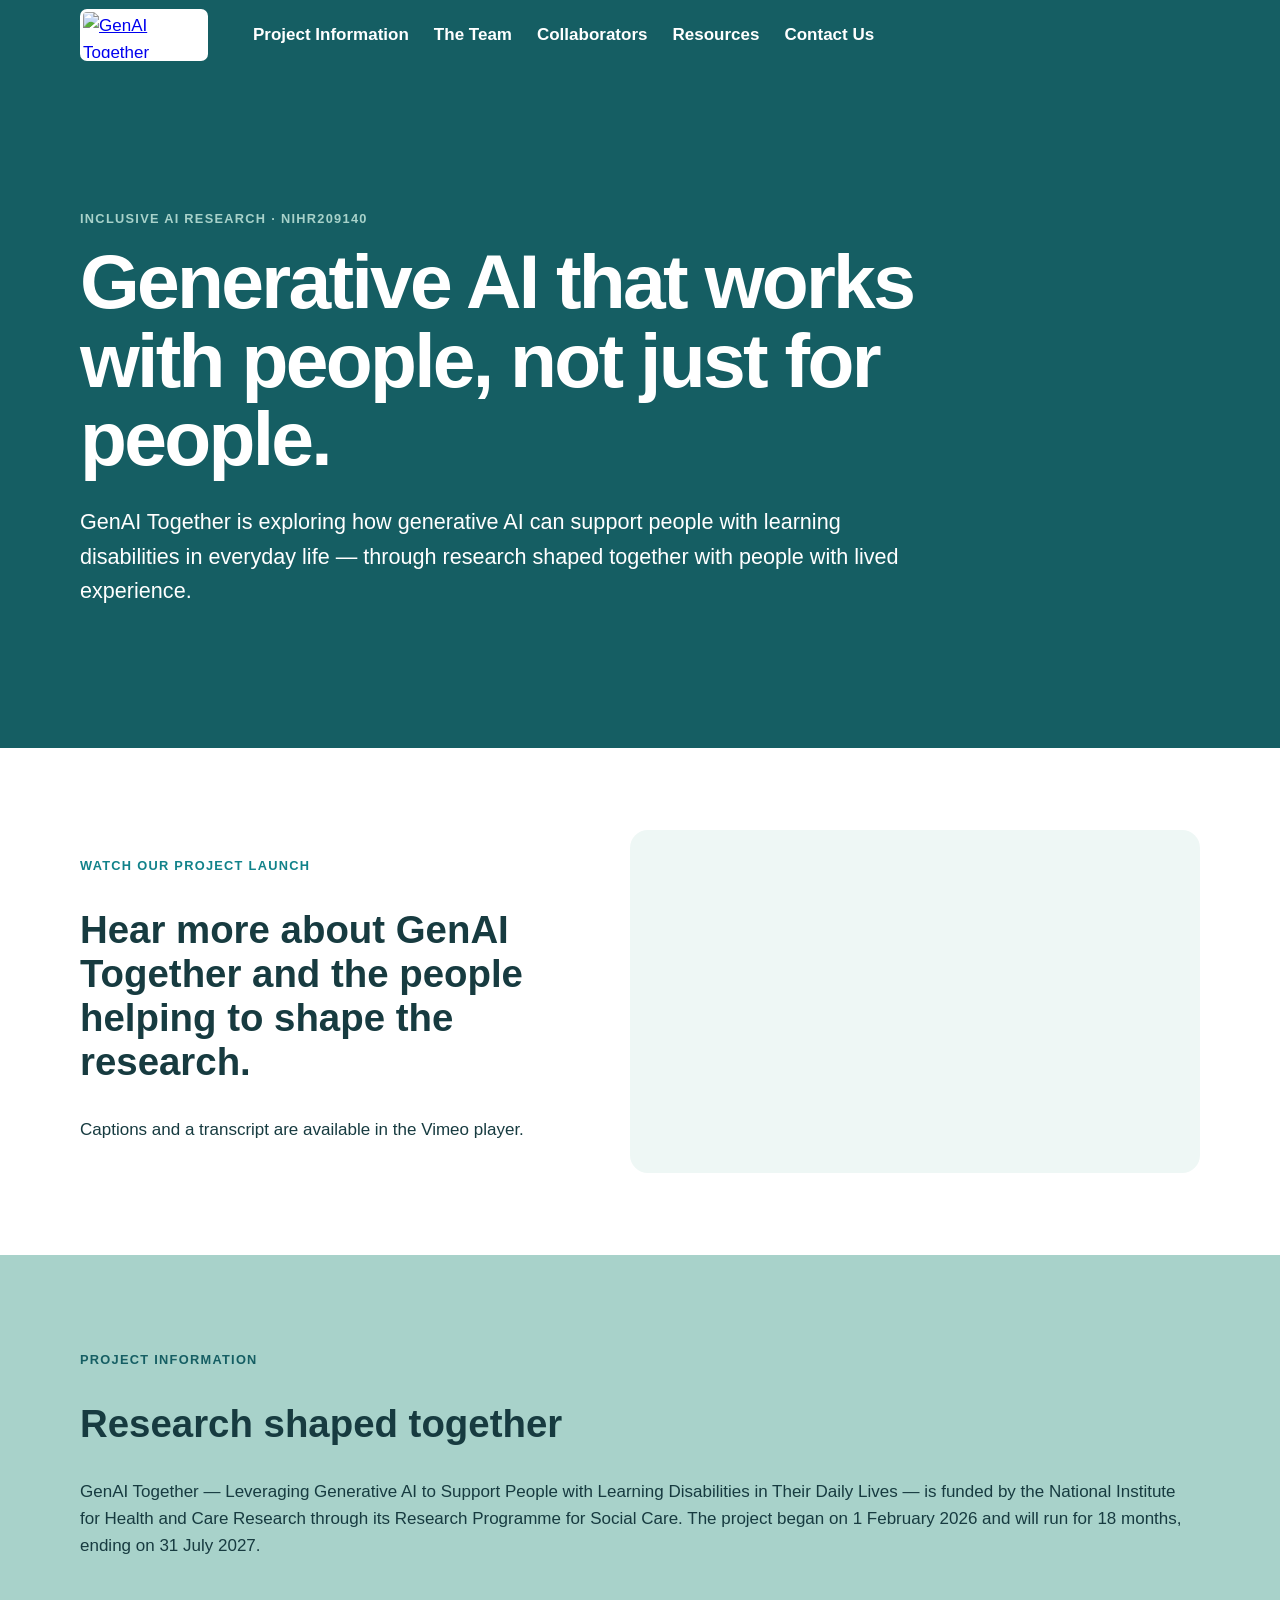
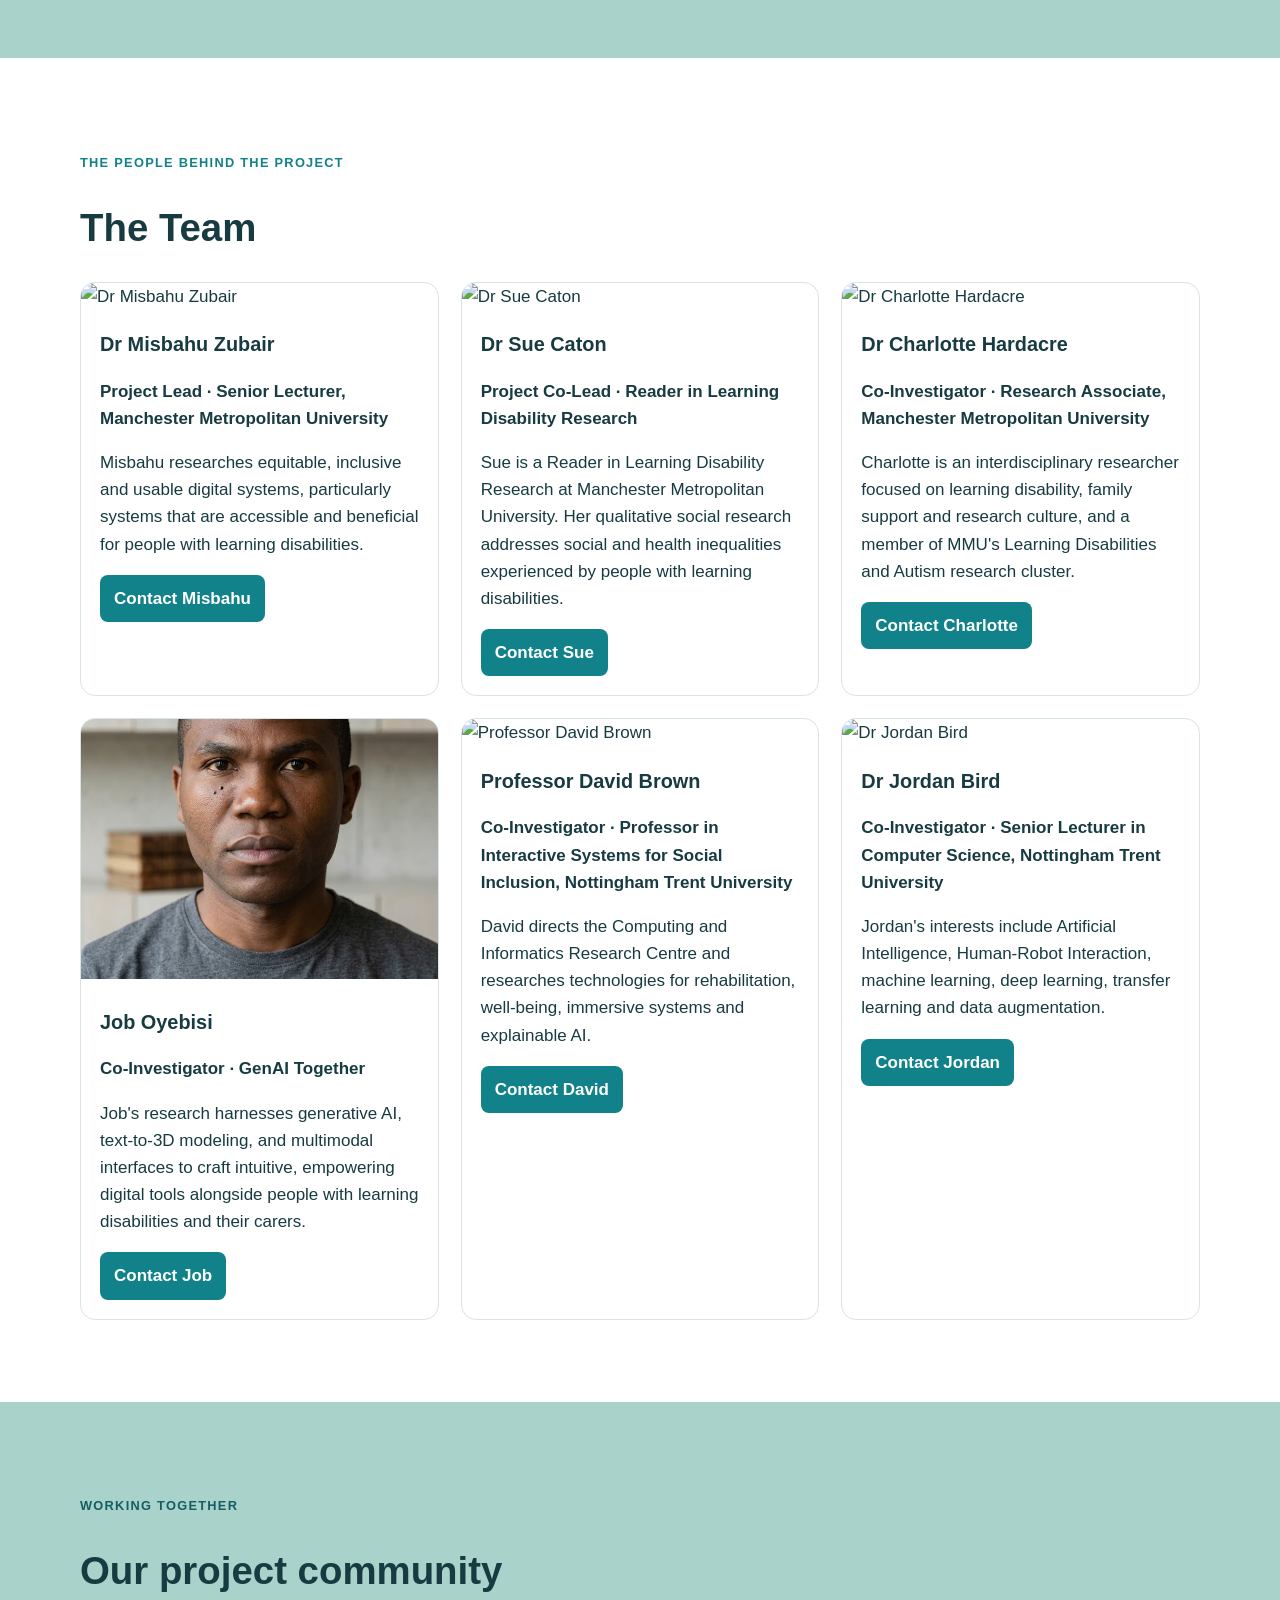
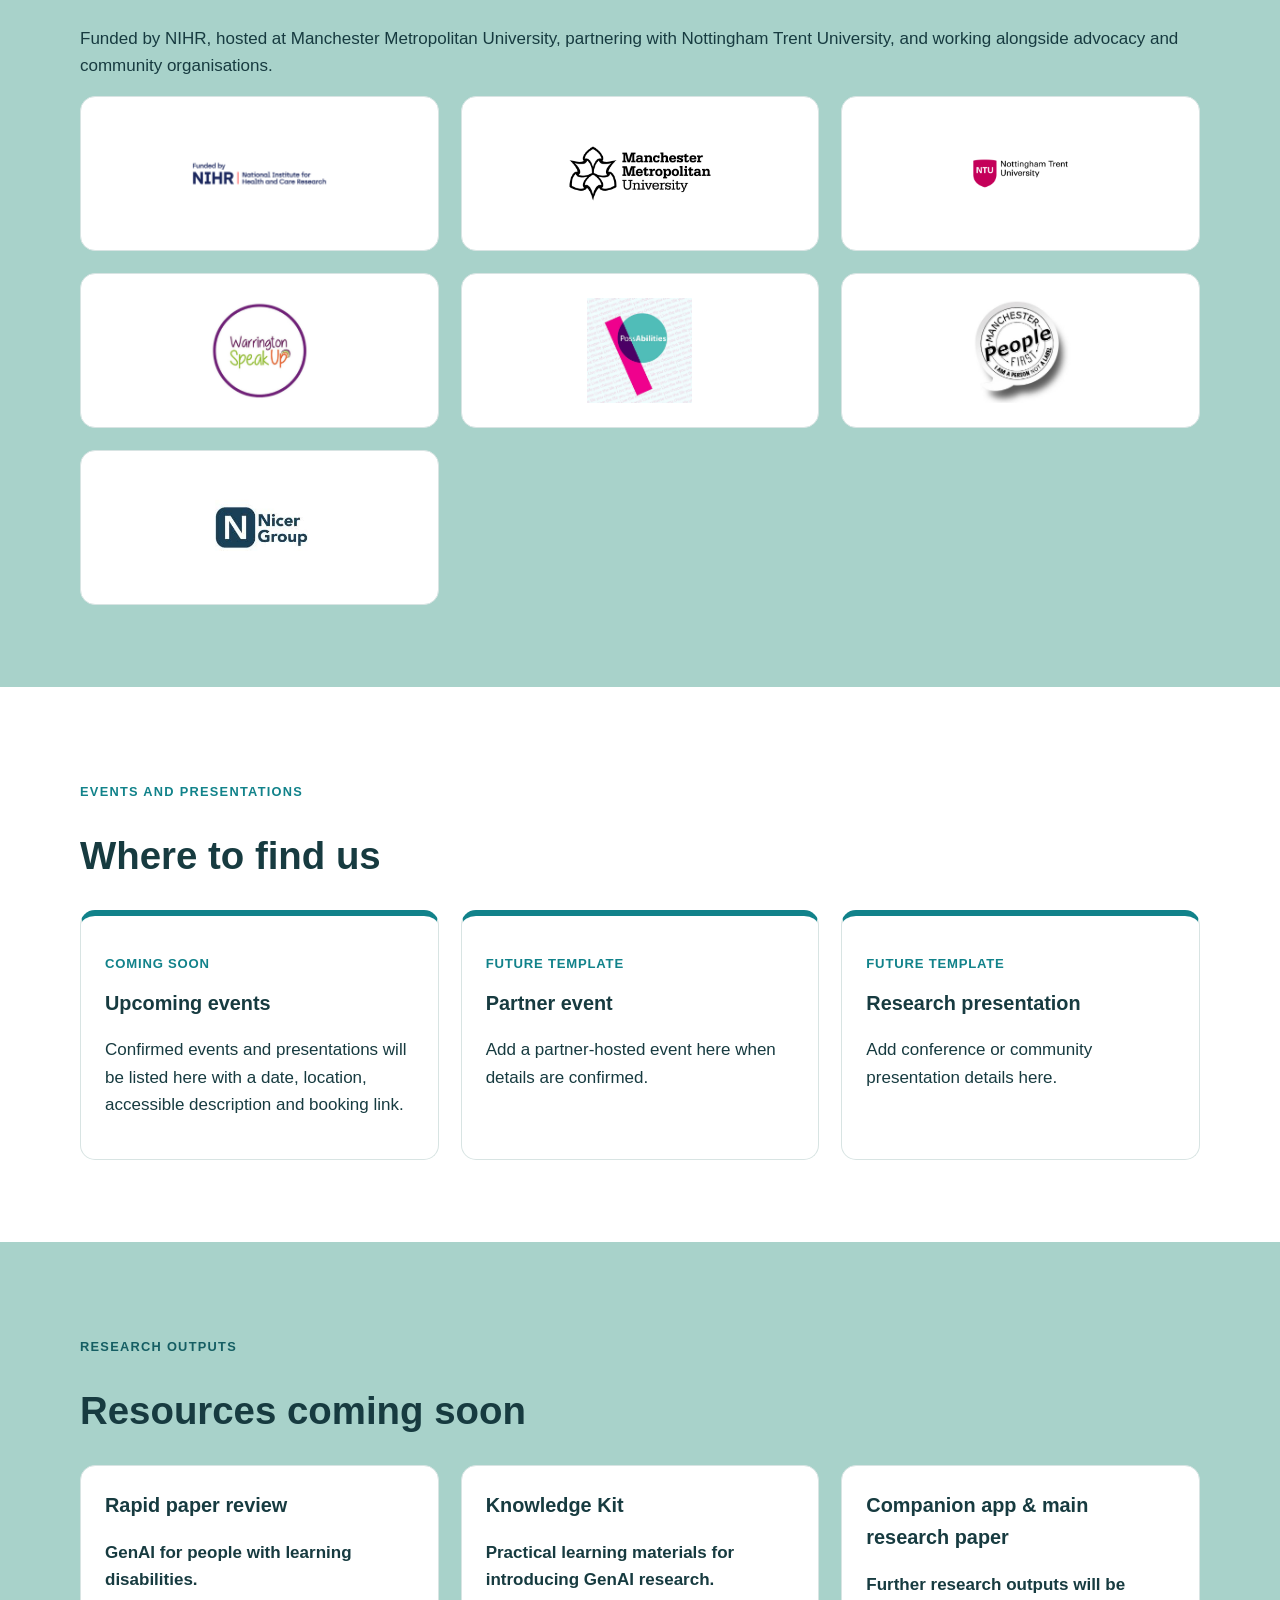
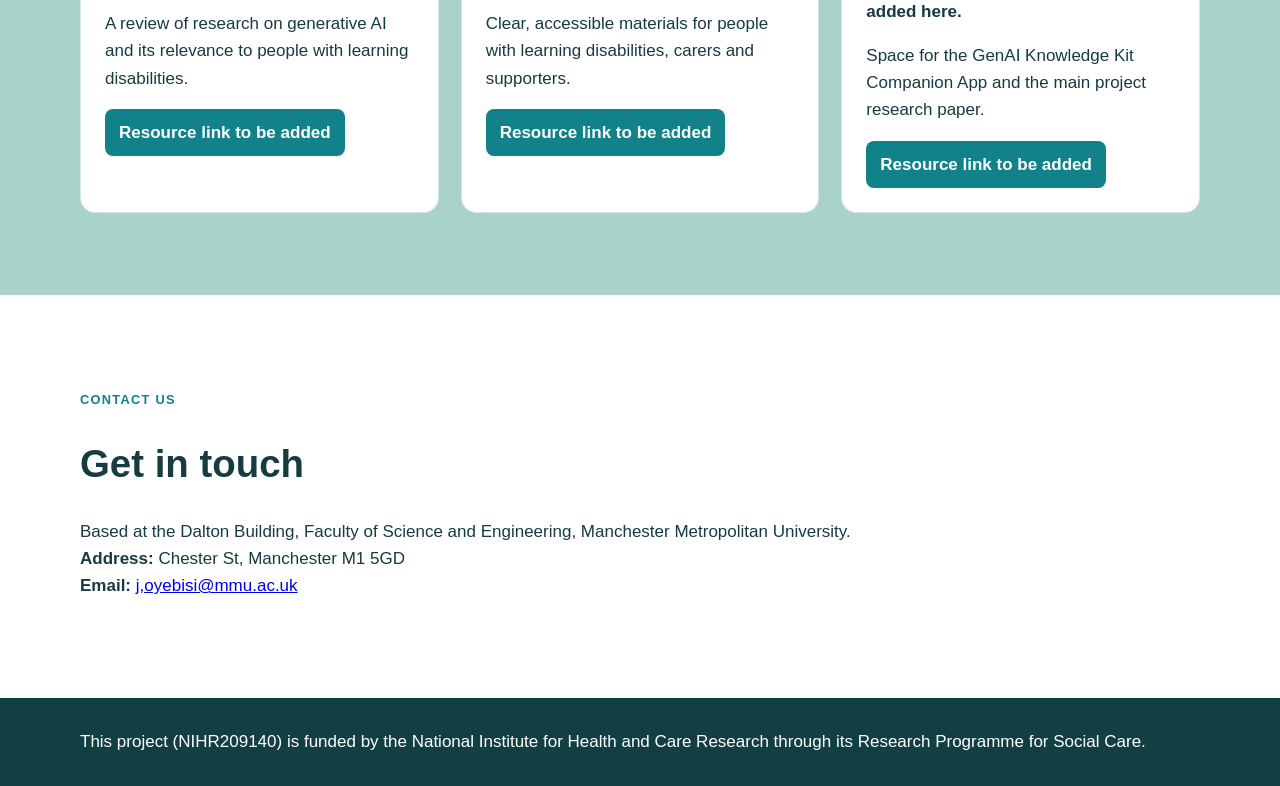
==== commit fddb9930: "Refine desktop hero layout and website content" ====
--- a/index.html
+++ b/index.html
@@ -1,4 +1,4 @@
-<!doctype html><html lang="en"><meta charset="utf-8"><meta name="viewport" content="width=device-width,initial-scale=1"><title>GenAI Together</title><style>:root{--t:#155e63;--a:#11828a;--m:#a8d2ca;--i:#173b40}*{box-sizing:border-box}body{margin:0;font:17px/1.6 Arial,sans-serif;color:var(--i)}.w{max-width:1180px;margin:auto;padding:0 30px}nav{background:var(--t);color:#fff;position:sticky;top:0;z-index:3}.bar{display:flex;align-items:center;gap:28px;min-height:70px}.brand{display:flex;align-items:center;min-width:145px}.brand img{display:block;width:128px;height:52px;object-fit:contain;background:#fff;border-radius:7px;padding:3px}.brand b{color:var(--m)}.links{display:flex;gap:25px;flex-wrap:wrap}.links a{color:#fff;text-decoration:none;font-weight:bold}.hero{background:var(--t);color:#fff;padding:96px 0}.ey{color:var(--m);font-weight:bold;letter-spacing:.1em;text-transform:uppercase;font-size:.8rem}h1{font-size:clamp(3rem,6vw,6rem);line-height:1.02;margin:13px 0;max-width:900px}h2{font-size:clamp(2rem,3vw,3.1rem);line-height:1.15}.lead{font-size:1.3rem;max-width:760px}.s{padding:82px 0}.two{display:grid;grid-template-columns:1fr 1.15fr;gap:55px;align-items:center}.video{padding:25px;background:#eef7f5;border-radius:18px}.video iframe{display:block;width:100%;aspect-ratio:16/9;border:0;border-radius:10px}.mint{background:var(--m)}.grid,.team,.logos{display:grid;grid-template-columns:repeat(3,1fr);gap:22px}.card,.person,.logo{background:#fff;border:1px solid #d8e4e3;border-radius:15px;padding:24px}.person{padding:0;overflow:hidden}.person img{width:100%;height:260px;object-fit:cover}.person div{padding:19px}.person h3,.card h3{margin:0 0 8px}.button{display:inline-block;background:var(--a);color:#fff;padding:10px 14px;border-radius:8px;text-decoration:none;font-weight:bold}.event{border-top:6px solid var(--a)}.date{font-weight:bold;color:var(--a);text-transform:uppercase;letter-spacing:.06em;font-size:.82rem}.logo{display:grid;place-items:center;min-height:145px}.logo img{max-width:100%;max-height:105px;object-fit:contain}.foot{background:#123f43;color:#fff;padding:30px 0}@media(max-width:760px){.w{padding:0 20px}.bar{align-items:flex-start;padding:15px 0;flex-direction:column;gap:14px}.links{gap:13px}.s{padding:55px 0}.hero{padding:70px 0}.two,.grid,.team,.logos{grid-template-columns:1fr}}</style><body>
+<!doctype html><html lang="en"><meta charset="utf-8"><meta name="viewport" content="width=device-width,initial-scale=1"><title>GenAI Together</title><style>:root{--t:#155e63;--a:#11828a;--m:#a8d2ca;--i:#173b40}*{box-sizing:border-box}body{margin:0;font:17px/1.6 Arial,sans-serif;color:var(--i)}.w{max-width:1180px;margin:auto;padding:0 30px}nav{background:var(--t);color:#fff;position:sticky;top:0;z-index:3}.bar{display:flex;align-items:center;gap:28px;min-height:70px}.brand{display:flex;align-items:center;min-width:145px}.brand img{display:block;width:128px;height:52px;object-fit:contain;background:#fff;border-radius:7px;padding:3px}.brand b{color:var(--m)}.links{display:flex;gap:25px;flex-wrap:wrap}.links a{color:#fff;text-decoration:none;font-weight:bold}.hero{background:var(--t);color:#fff;padding:126px 0 118px}.ey{color:var(--m);font-weight:bold;letter-spacing:.1em;text-transform:uppercase;font-size:.8rem}h1{font-size:clamp(3rem,6vw,6rem);line-height:1.02;margin:13px 0;max-width:980px;letter-spacing:-.035em}h2{font-size:clamp(2rem,3vw,3.1rem);line-height:1.15}.lead{font-size:1.35rem;max-width:820px;margin-top:28px}.s{padding:82px 0}.two{display:grid;grid-template-columns:1fr 1.15fr;gap:55px;align-items:center}.video{padding:25px;background:#eef7f5;border-radius:18px}.video iframe{display:block;width:100%;aspect-ratio:16/9;border:0;border-radius:10px}.mint{background:var(--m)}.grid,.team,.logos{display:grid;grid-template-columns:repeat(3,1fr);gap:22px}.card,.person,.logo{background:#fff;border:1px solid #d8e4e3;border-radius:15px;padding:24px}.person{padding:0;overflow:hidden}.person img{width:100%;height:260px;object-fit:cover}.person div{padding:19px}.person h3,.card h3{margin:0 0 8px}.button{display:inline-block;background:var(--a);color:#fff;padding:10px 14px;border-radius:8px;text-decoration:none;font-weight:bold}.event{border-top:6px solid var(--a)}.date{font-weight:bold;color:var(--a);text-transform:uppercase;letter-spacing:.06em;font-size:.82rem}.logo{display:grid;place-items:center;min-height:145px}.logo img{max-width:100%;max-height:105px;object-fit:contain}.foot{background:#123f43;color:#fff;padding:30px 0}@media(max-width:760px){.w{padding:0 20px}.bar{align-items:flex-start;padding:15px 0;flex-direction:column;gap:14px}.links{gap:13px}.s{padding:55px 0}.hero{padding:70px 0}.two,.grid,.team,.logos{grid-template-columns:1fr}}</style><body>
 <nav><div class="w bar"><a class="brand" href="#home"><img src="https://genaitogether.wordpress.com/wp-content/uploads/2026/03/genai-together-logo.jpg" alt="GenAI Together"></a><div class="links"><a href="#about">Project Information</a><a href="#team">The Team</a><a href="#partners">Collaborators</a><a href="#resources">Resources</a><a href="#contact">Contact Us</a></div></div></nav><main id="home"><section class="hero"><div class="w"><p class="ey">Inclusive AI Research · NIHR209140</p><h1>Generative AI that works with people, not just for people.</h1><p class="lead">GenAI Together is exploring how generative AI can support people with learning disabilities in everyday life — through research shaped together with people with lived experience.</p></div></section>
 <section class="s"><div class="w two"><div><p class="ey" style="color:#11828a">Watch our project launch</p><h2>Hear more about GenAI Together and the people helping to shape the research.</h2><p>Captions and a transcript are available in the Vimeo player.</p></div><div class="video"><iframe src="https://player.vimeo.com/video/1191960709?h=ee8f383a0d&title=0&byline=0&portrait=0" title="GenAI Together project launch video" allow="fullscreen;picture-in-picture" allowfullscreen></iframe></div></div></section>
 <section class="s mint" id="about"><div class="w"><p class="ey" style="color:#155e63">Project information</p><h2>Research shaped together</h2><p>GenAI Together — Leveraging Generative AI to Support People with Learning Disabilities in Their Daily Lives — is funded by the National Institute for Health and Care Research through its Research Programme for Social Care. The project began on 1 February 2026 and will run for 18 months, ending on 31 July 2027.</p></div></section>
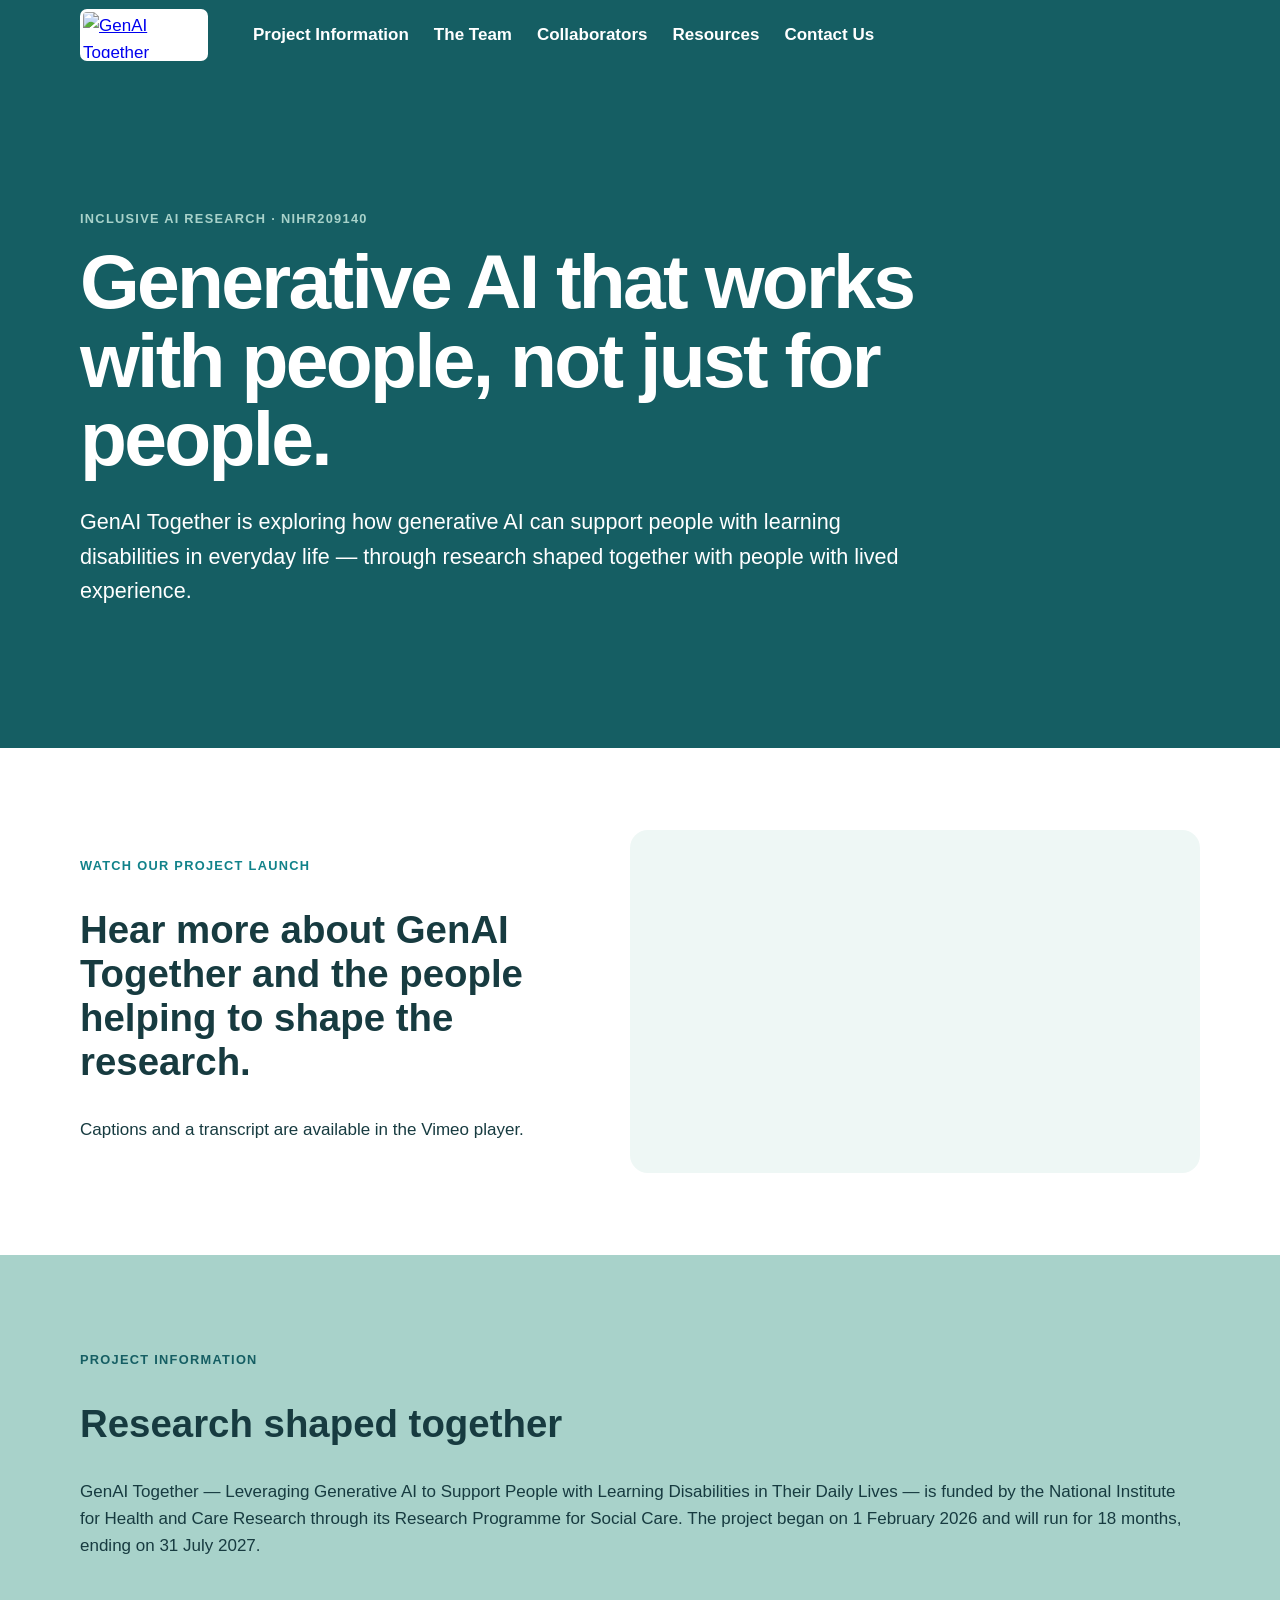
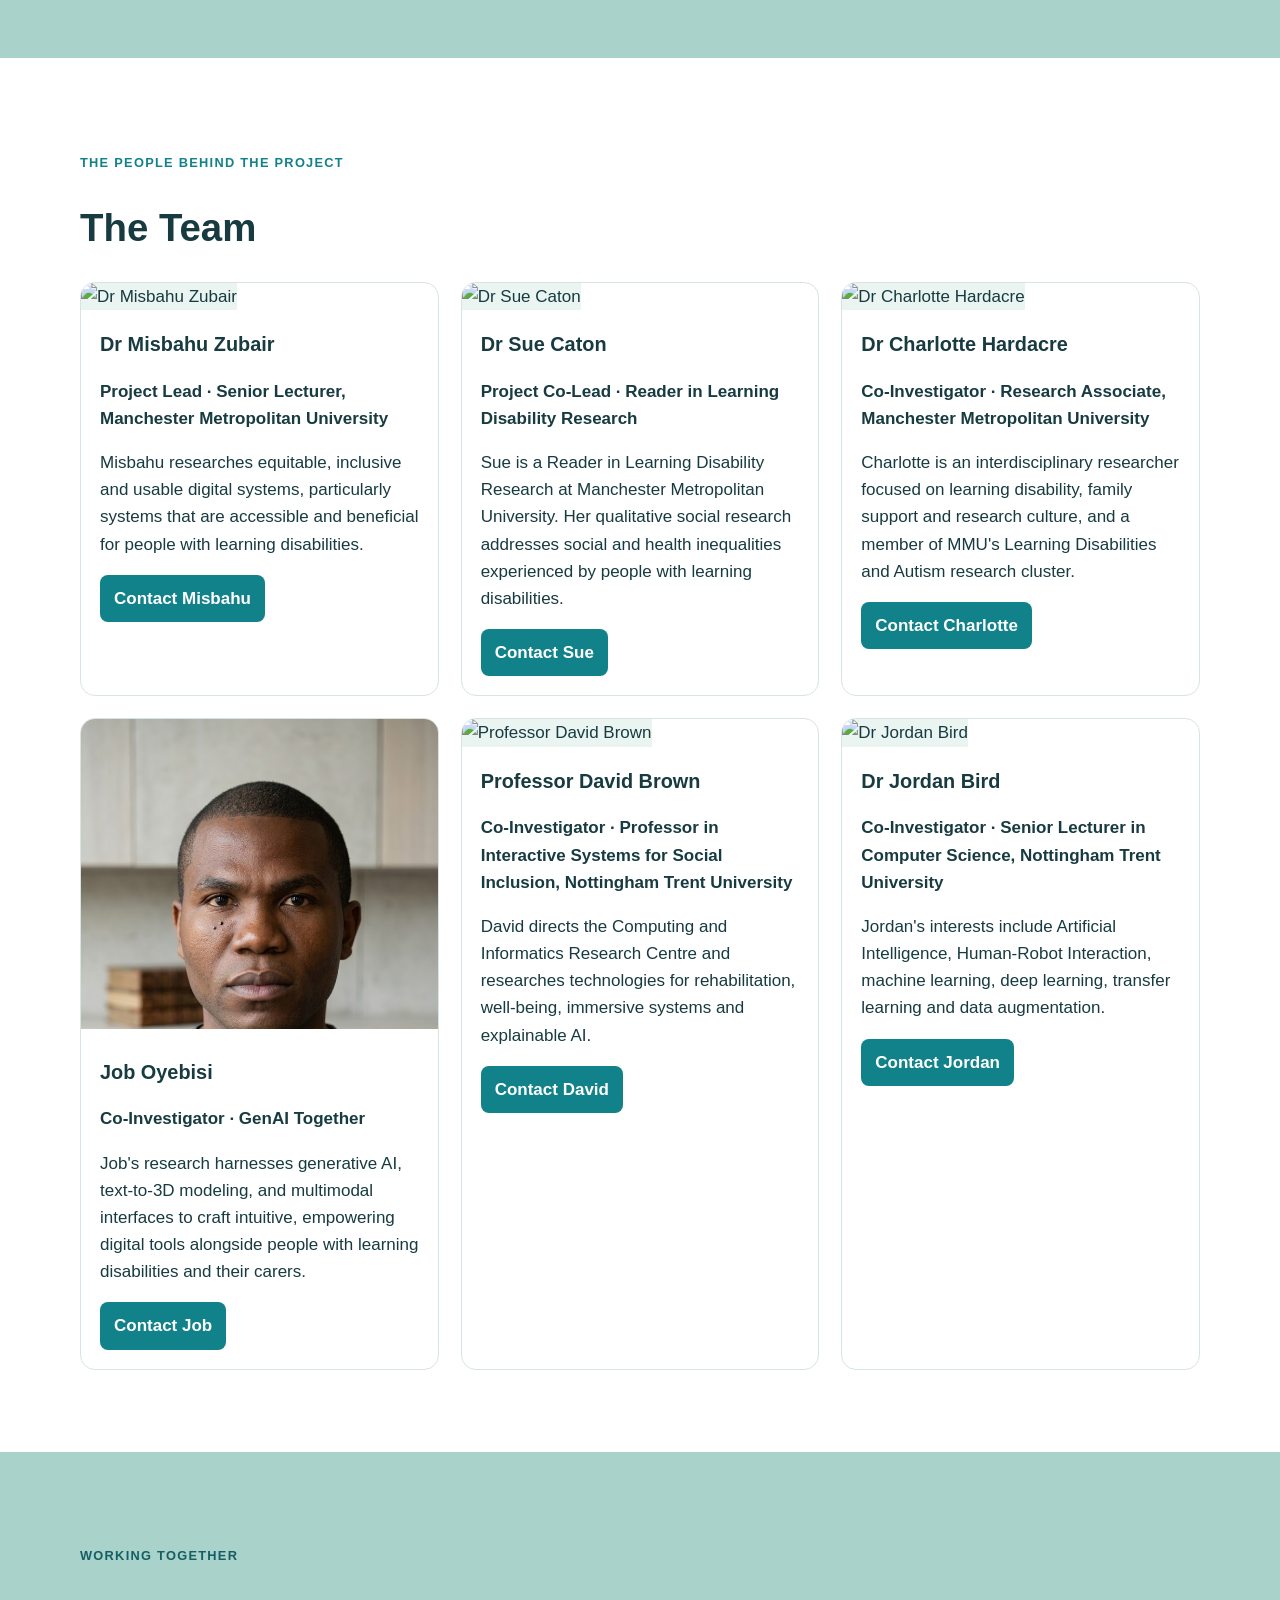
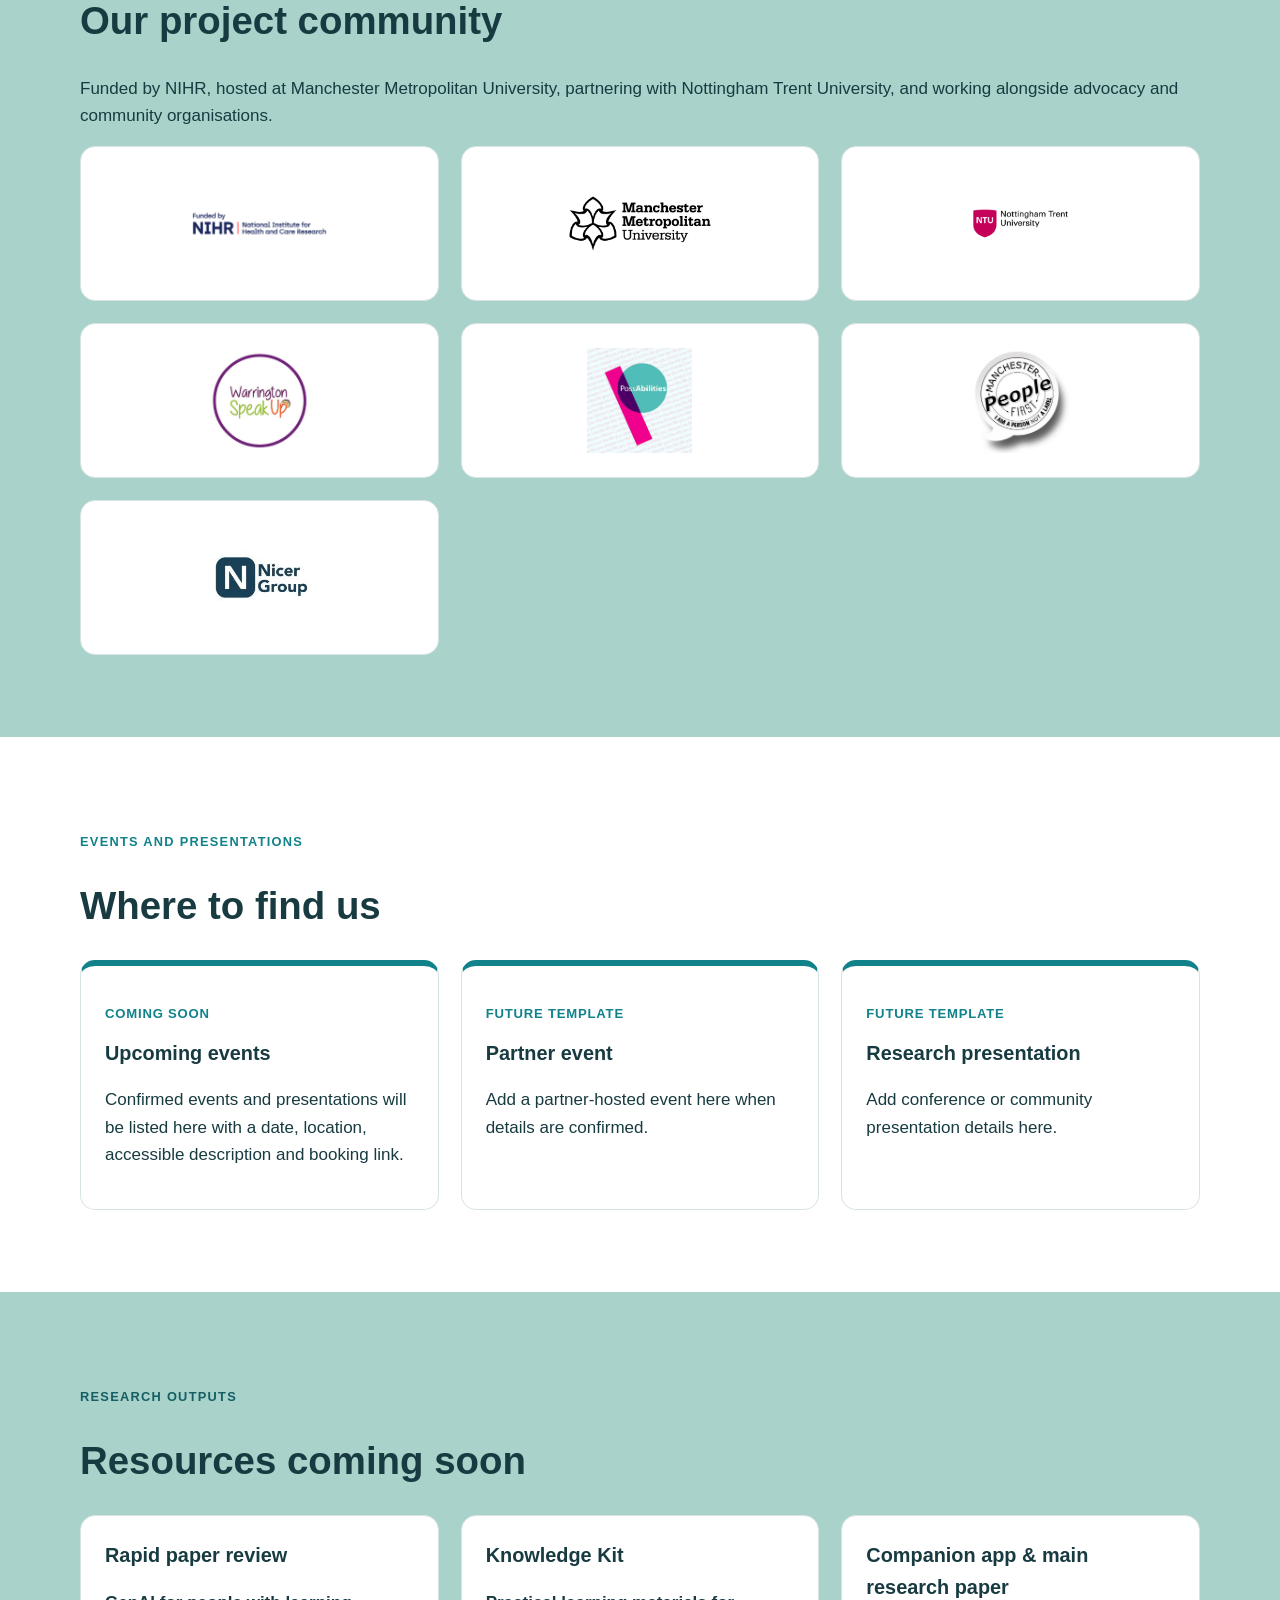
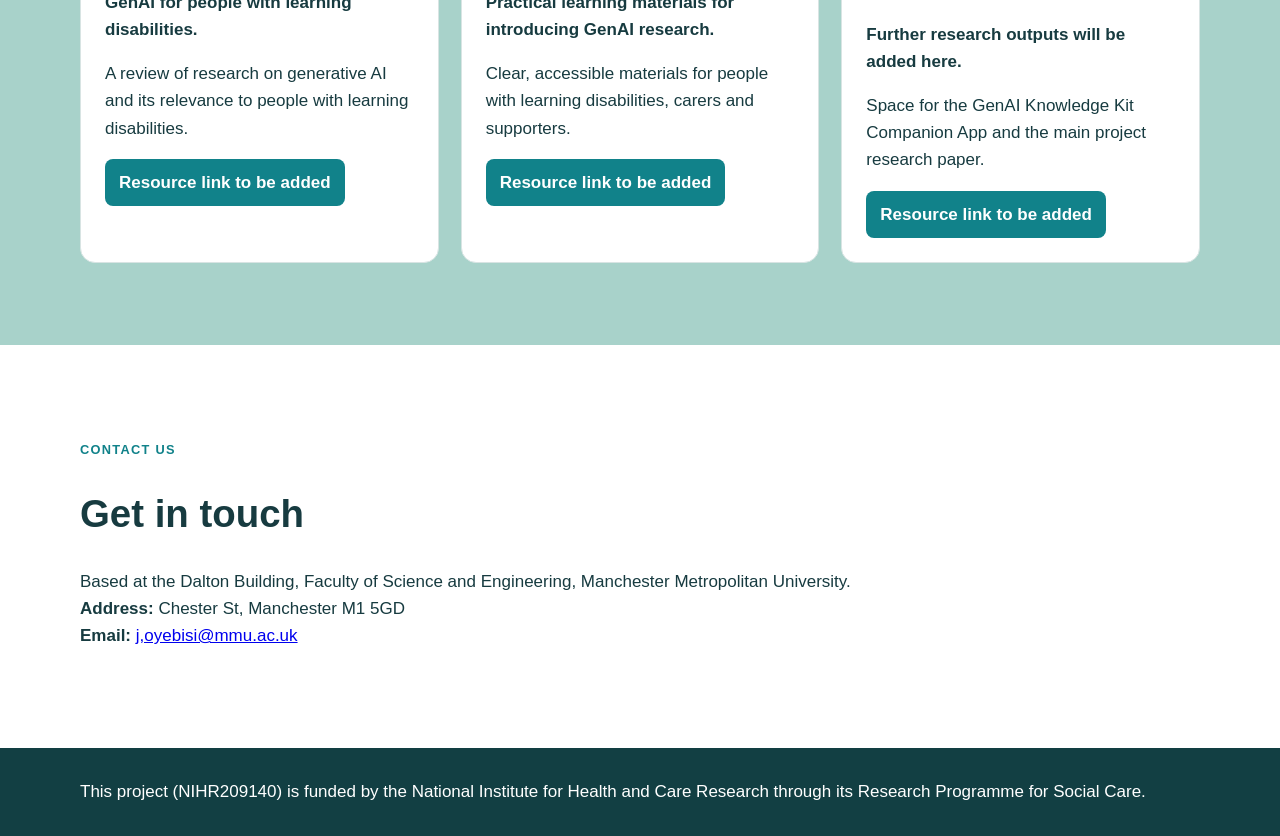
==== commit f43d81ce: "Improve team profile photo framing" ====
--- a/index.html
+++ b/index.html
@@ -1,4 +1,4 @@
-<!doctype html><html lang="en"><meta charset="utf-8"><meta name="viewport" content="width=device-width,initial-scale=1"><title>GenAI Together</title><style>:root{--t:#155e63;--a:#11828a;--m:#a8d2ca;--i:#173b40}*{box-sizing:border-box}body{margin:0;font:17px/1.6 Arial,sans-serif;color:var(--i)}.w{max-width:1180px;margin:auto;padding:0 30px}nav{background:var(--t);color:#fff;position:sticky;top:0;z-index:3}.bar{display:flex;align-items:center;gap:28px;min-height:70px}.brand{display:flex;align-items:center;min-width:145px}.brand img{display:block;width:128px;height:52px;object-fit:contain;background:#fff;border-radius:7px;padding:3px}.brand b{color:var(--m)}.links{display:flex;gap:25px;flex-wrap:wrap}.links a{color:#fff;text-decoration:none;font-weight:bold}.hero{background:var(--t);color:#fff;padding:126px 0 118px}.ey{color:var(--m);font-weight:bold;letter-spacing:.1em;text-transform:uppercase;font-size:.8rem}h1{font-size:clamp(3rem,6vw,6rem);line-height:1.02;margin:13px 0;max-width:980px;letter-spacing:-.035em}h2{font-size:clamp(2rem,3vw,3.1rem);line-height:1.15}.lead{font-size:1.35rem;max-width:820px;margin-top:28px}.s{padding:82px 0}.two{display:grid;grid-template-columns:1fr 1.15fr;gap:55px;align-items:center}.video{padding:25px;background:#eef7f5;border-radius:18px}.video iframe{display:block;width:100%;aspect-ratio:16/9;border:0;border-radius:10px}.mint{background:var(--m)}.grid,.team,.logos{display:grid;grid-template-columns:repeat(3,1fr);gap:22px}.card,.person,.logo{background:#fff;border:1px solid #d8e4e3;border-radius:15px;padding:24px}.person{padding:0;overflow:hidden}.person img{width:100%;height:260px;object-fit:cover}.person div{padding:19px}.person h3,.card h3{margin:0 0 8px}.button{display:inline-block;background:var(--a);color:#fff;padding:10px 14px;border-radius:8px;text-decoration:none;font-weight:bold}.event{border-top:6px solid var(--a)}.date{font-weight:bold;color:var(--a);text-transform:uppercase;letter-spacing:.06em;font-size:.82rem}.logo{display:grid;place-items:center;min-height:145px}.logo img{max-width:100%;max-height:105px;object-fit:contain}.foot{background:#123f43;color:#fff;padding:30px 0}@media(max-width:760px){.w{padding:0 20px}.bar{align-items:flex-start;padding:15px 0;flex-direction:column;gap:14px}.links{gap:13px}.s{padding:55px 0}.hero{padding:70px 0}.two,.grid,.team,.logos{grid-template-columns:1fr}}</style><body>
+<!doctype html><html lang="en"><meta charset="utf-8"><meta name="viewport" content="width=device-width,initial-scale=1"><title>GenAI Together</title><style>:root{--t:#155e63;--a:#11828a;--m:#a8d2ca;--i:#173b40}*{box-sizing:border-box}body{margin:0;font:17px/1.6 Arial,sans-serif;color:var(--i)}.w{max-width:1180px;margin:auto;padding:0 30px}nav{background:var(--t);color:#fff;position:sticky;top:0;z-index:3}.bar{display:flex;align-items:center;gap:28px;min-height:70px}.brand{display:flex;align-items:center;min-width:145px}.brand img{display:block;width:128px;height:52px;object-fit:contain;background:#fff;border-radius:7px;padding:3px}.brand b{color:var(--m)}.links{display:flex;gap:25px;flex-wrap:wrap}.links a{color:#fff;text-decoration:none;font-weight:bold}.hero{background:var(--t);color:#fff;padding:126px 0 118px}.ey{color:var(--m);font-weight:bold;letter-spacing:.1em;text-transform:uppercase;font-size:.8rem}h1{font-size:clamp(3rem,6vw,6rem);line-height:1.02;margin:13px 0;max-width:980px;letter-spacing:-.035em}h2{font-size:clamp(2rem,3vw,3.1rem);line-height:1.15}.lead{font-size:1.35rem;max-width:820px;margin-top:28px}.s{padding:82px 0}.two{display:grid;grid-template-columns:1fr 1.15fr;gap:55px;align-items:center}.video{padding:25px;background:#eef7f5;border-radius:18px}.video iframe{display:block;width:100%;aspect-ratio:16/9;border:0;border-radius:10px}.mint{background:var(--m)}.grid,.team,.logos{display:grid;grid-template-columns:repeat(3,1fr);gap:22px}.card,.person,.logo{background:#fff;border:1px solid #d8e4e3;border-radius:15px;padding:24px}.person{padding:0;overflow:hidden}.person img{width:100%;height:310px;object-fit:cover;object-position:center top;background:#eaf4f1}.person div{padding:19px}.person h3,.card h3{margin:0 0 8px}.button{display:inline-block;background:var(--a);color:#fff;padding:10px 14px;border-radius:8px;text-decoration:none;font-weight:bold}.event{border-top:6px solid var(--a)}.date{font-weight:bold;color:var(--a);text-transform:uppercase;letter-spacing:.06em;font-size:.82rem}.logo{display:grid;place-items:center;min-height:145px}.logo img{max-width:100%;max-height:105px;object-fit:contain}.foot{background:#123f43;color:#fff;padding:30px 0}@media(max-width:760px){.w{padding:0 20px}.bar{align-items:flex-start;padding:15px 0;flex-direction:column;gap:14px}.links{gap:13px}.s{padding:55px 0}.hero{padding:70px 0}.two,.grid,.team,.logos{grid-template-columns:1fr}}</style><body>
 <nav><div class="w bar"><a class="brand" href="#home"><img src="https://genaitogether.wordpress.com/wp-content/uploads/2026/03/genai-together-logo.jpg" alt="GenAI Together"></a><div class="links"><a href="#about">Project Information</a><a href="#team">The Team</a><a href="#partners">Collaborators</a><a href="#resources">Resources</a><a href="#contact">Contact Us</a></div></div></nav><main id="home"><section class="hero"><div class="w"><p class="ey">Inclusive AI Research · NIHR209140</p><h1>Generative AI that works with people, not just for people.</h1><p class="lead">GenAI Together is exploring how generative AI can support people with learning disabilities in everyday life — through research shaped together with people with lived experience.</p></div></section>
 <section class="s"><div class="w two"><div><p class="ey" style="color:#11828a">Watch our project launch</p><h2>Hear more about GenAI Together and the people helping to shape the research.</h2><p>Captions and a transcript are available in the Vimeo player.</p></div><div class="video"><iframe src="https://player.vimeo.com/video/1191960709?h=ee8f383a0d&title=0&byline=0&portrait=0" title="GenAI Together project launch video" allow="fullscreen;picture-in-picture" allowfullscreen></iframe></div></div></section>
 <section class="s mint" id="about"><div class="w"><p class="ey" style="color:#155e63">Project information</p><h2>Research shaped together</h2><p>GenAI Together — Leveraging Generative AI to Support People with Learning Disabilities in Their Daily Lives — is funded by the National Institute for Health and Care Research through its Research Programme for Social Care. The project began on 1 February 2026 and will run for 18 months, ending on 31 July 2027.</p></div></section>
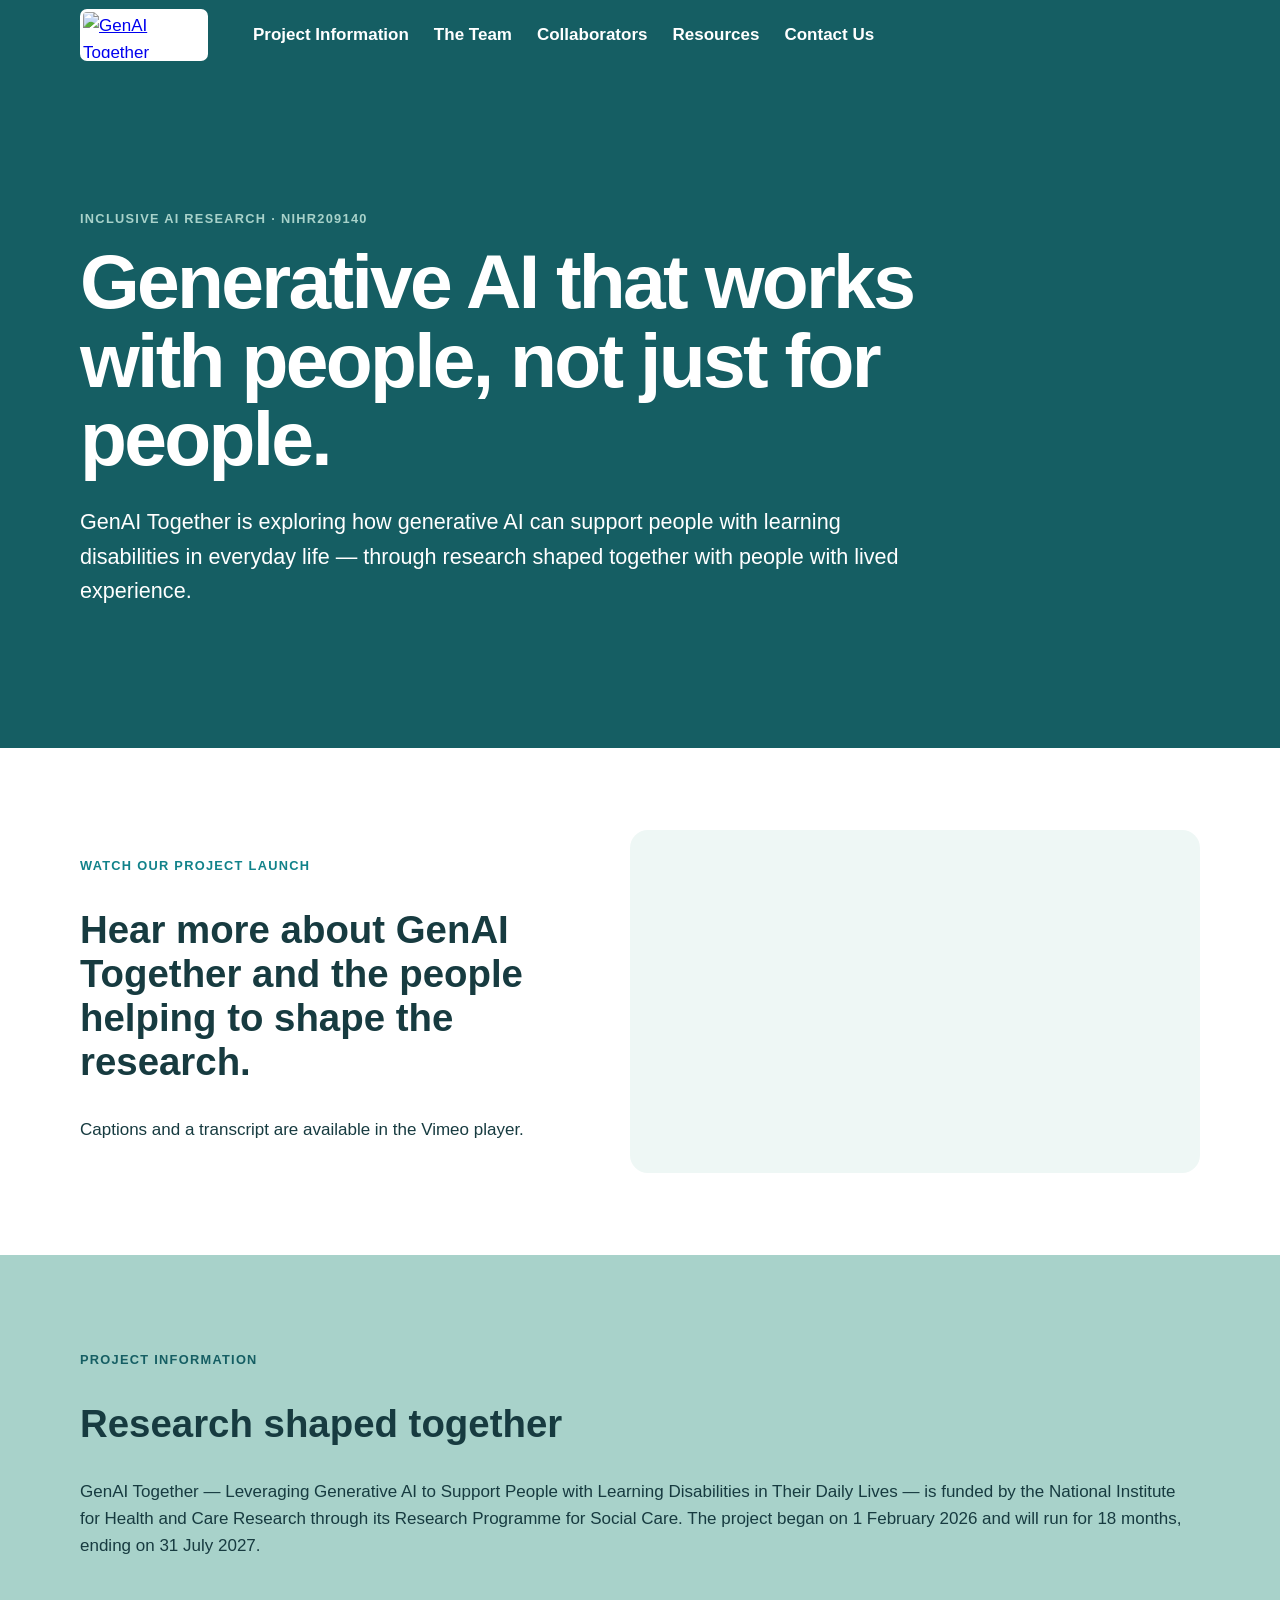
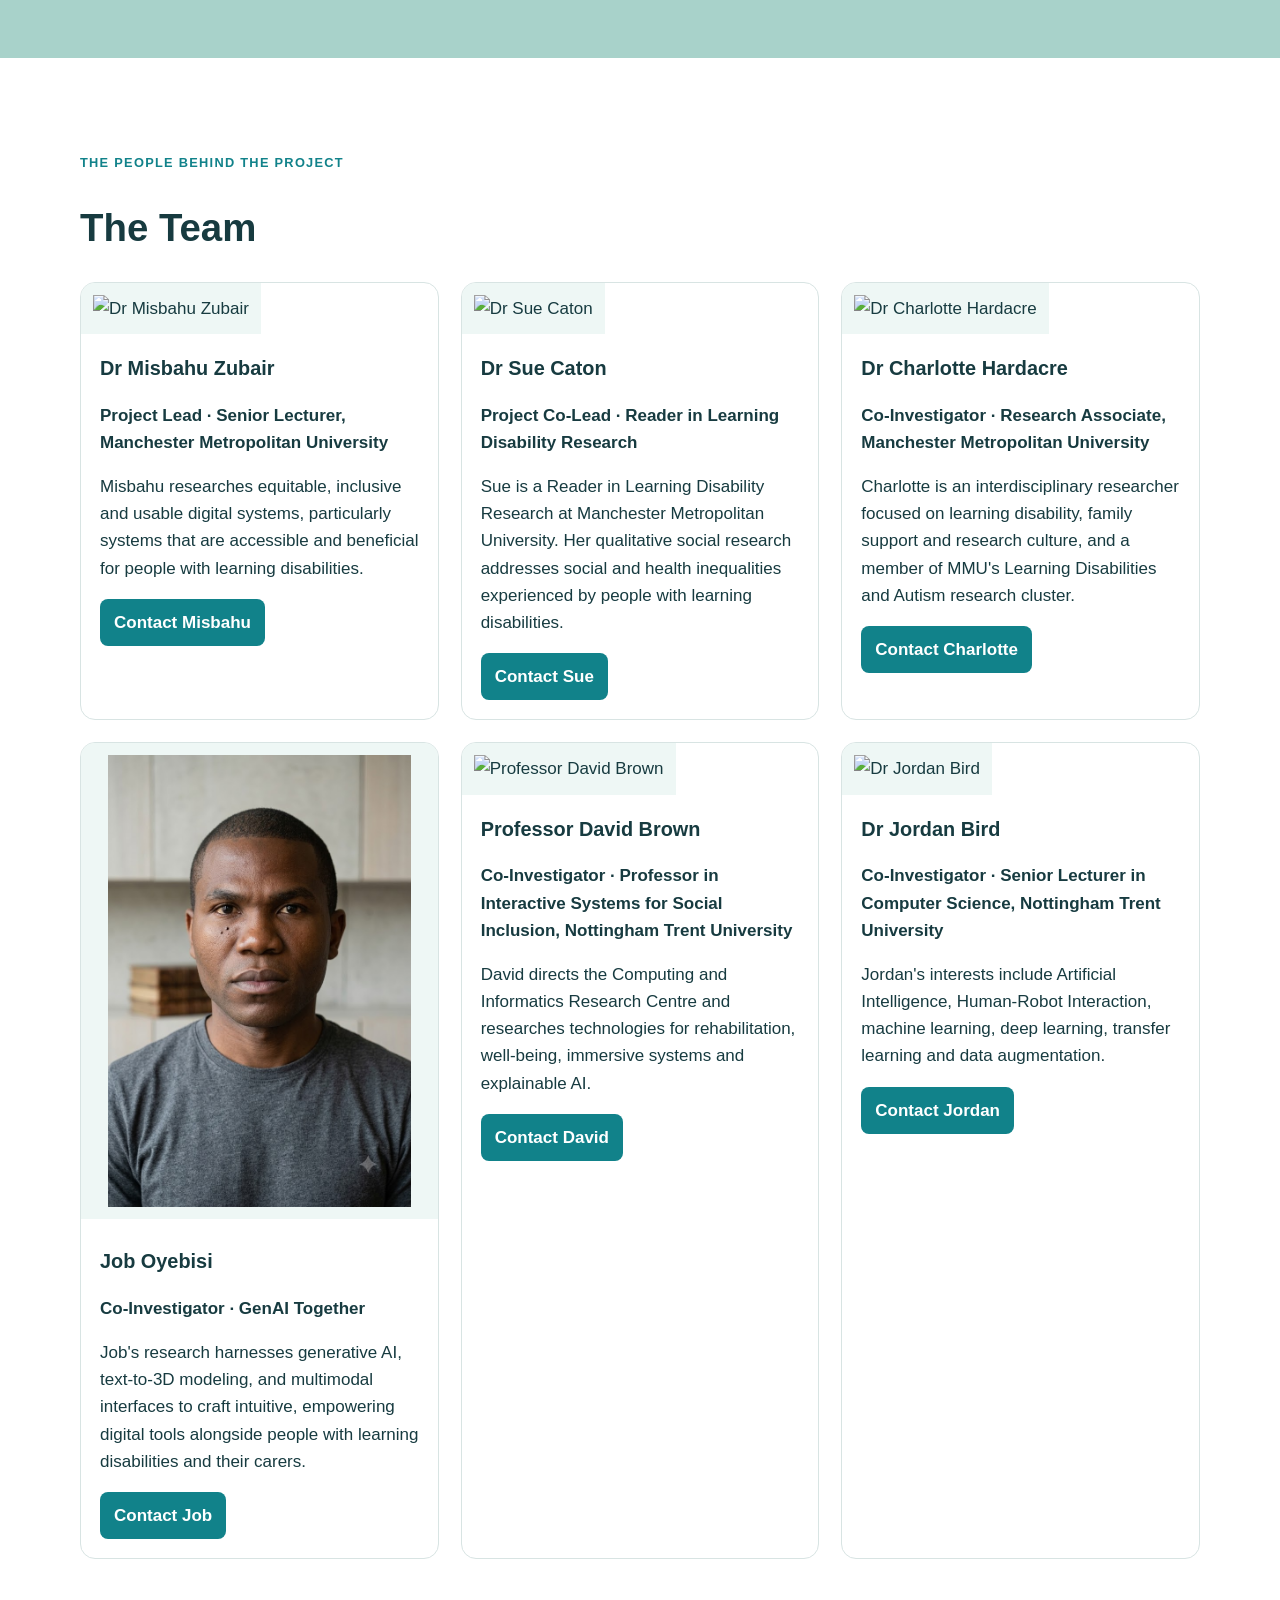
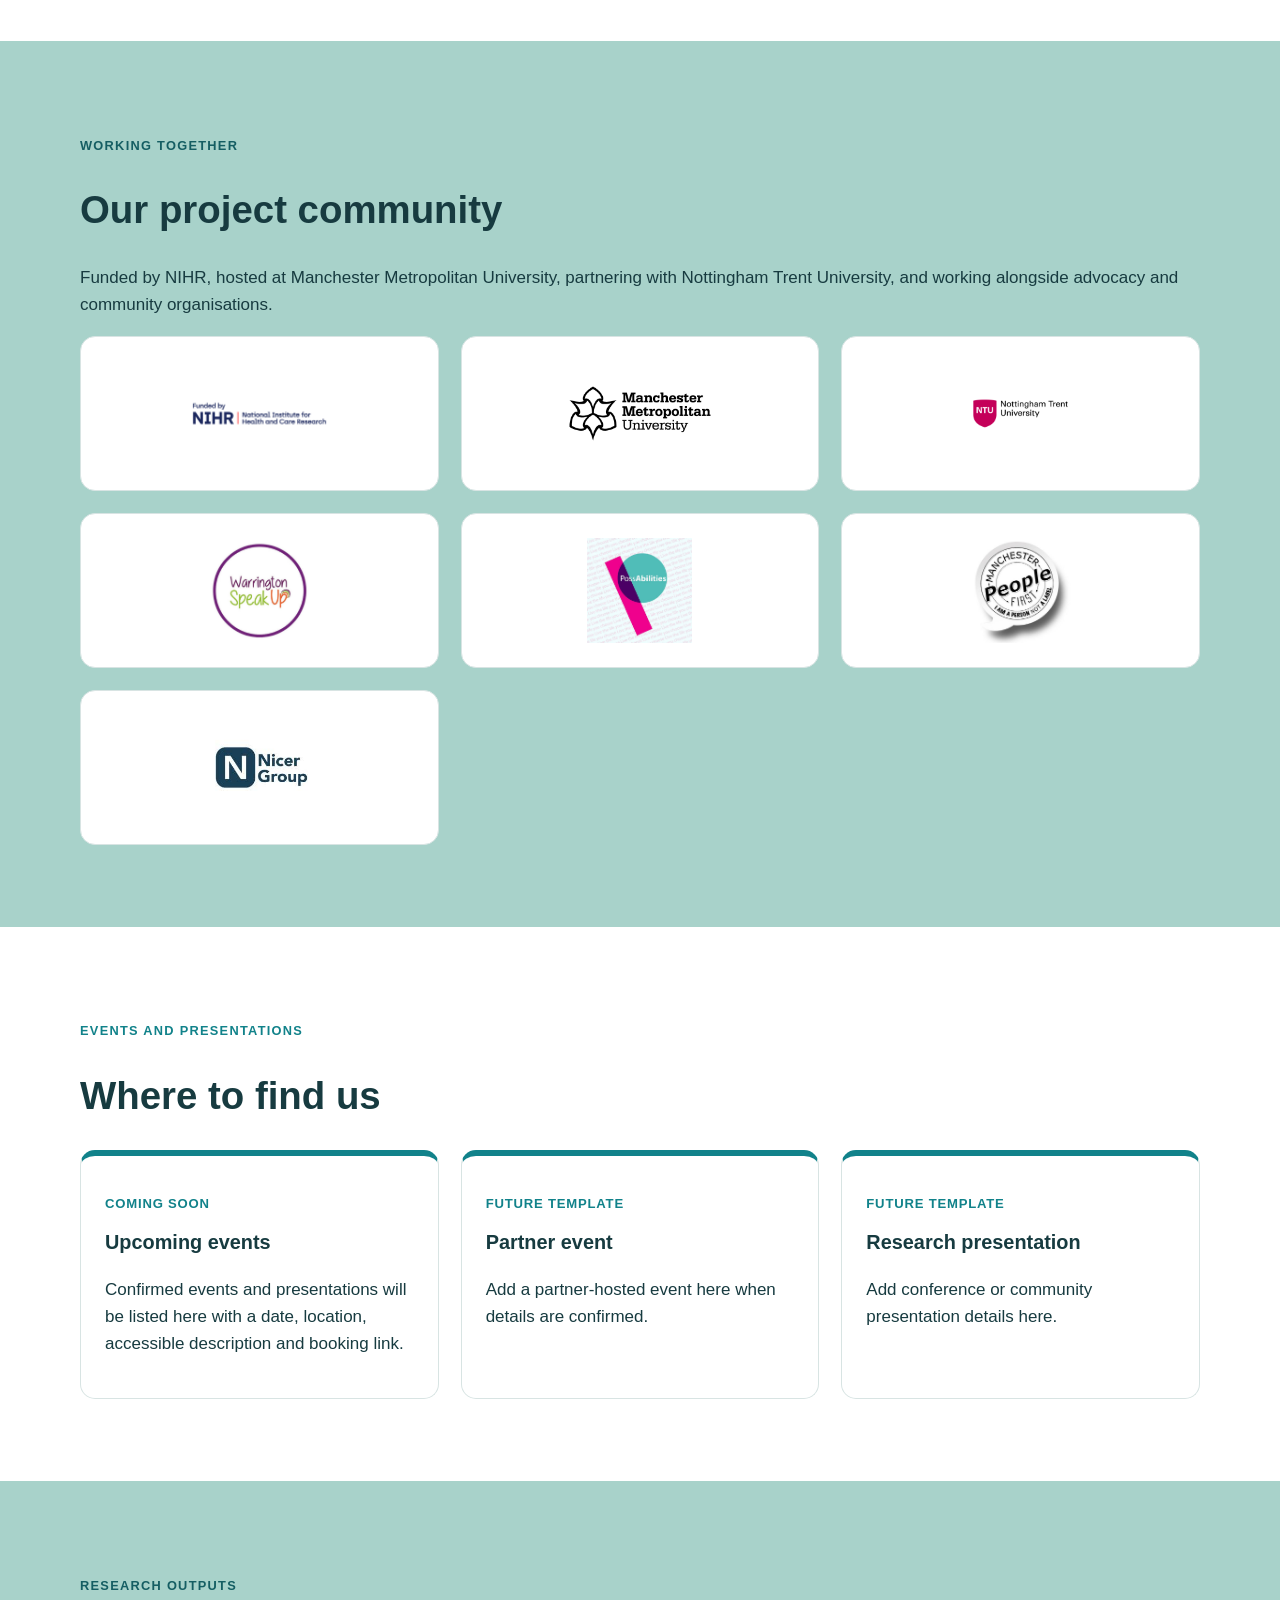
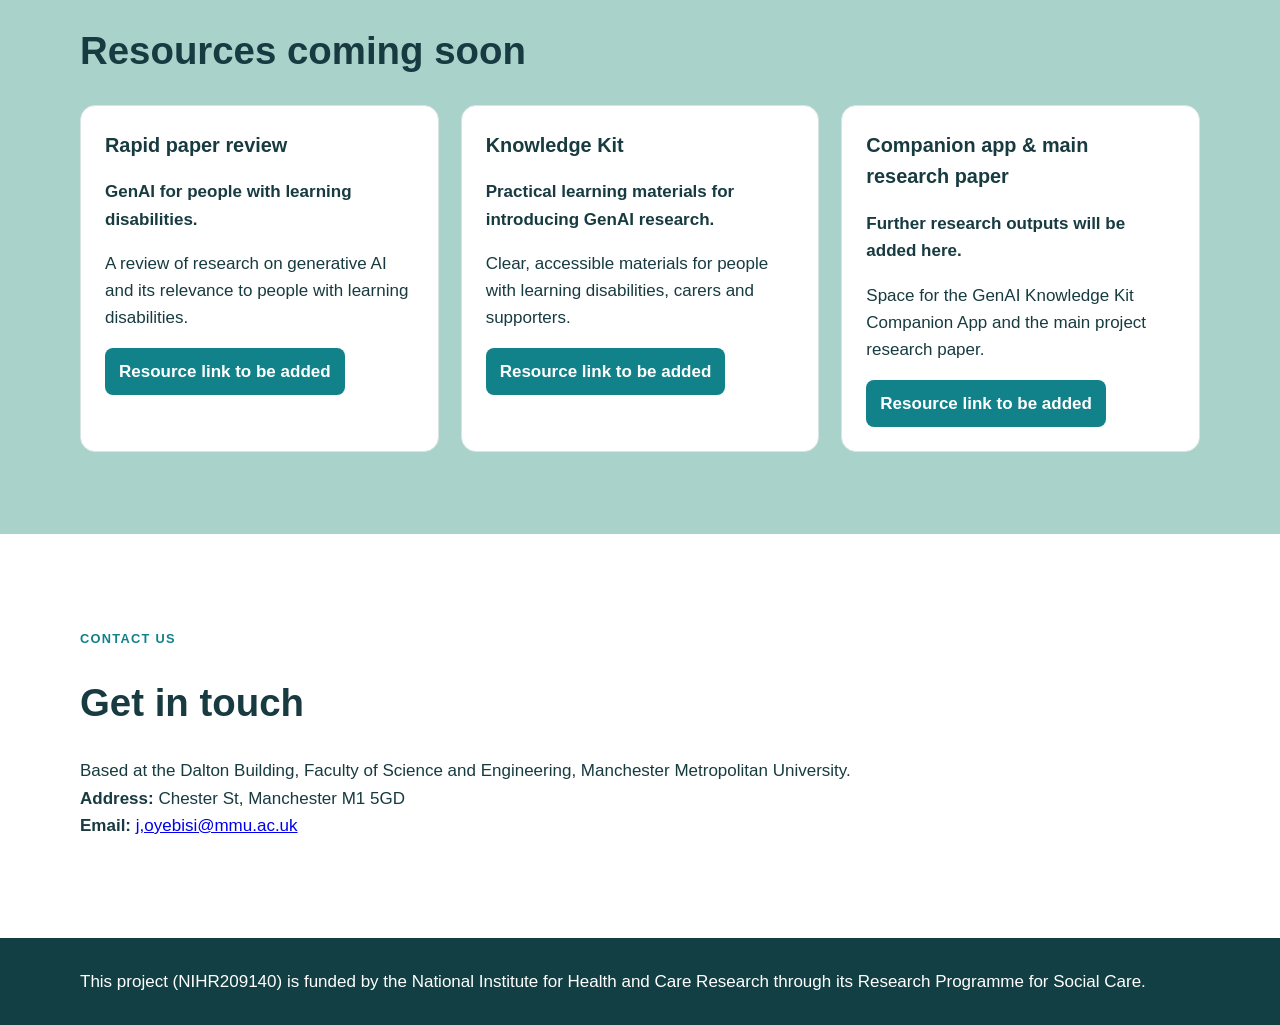
==== commit 091b90f1: "Show full team profile photos without cropping" ====
--- a/index.html
+++ b/index.html
@@ -1,4 +1,4 @@
-<!doctype html><html lang="en"><meta charset="utf-8"><meta name="viewport" content="width=device-width,initial-scale=1"><title>GenAI Together</title><style>:root{--t:#155e63;--a:#11828a;--m:#a8d2ca;--i:#173b40}*{box-sizing:border-box}body{margin:0;font:17px/1.6 Arial,sans-serif;color:var(--i)}.w{max-width:1180px;margin:auto;padding:0 30px}nav{background:var(--t);color:#fff;position:sticky;top:0;z-index:3}.bar{display:flex;align-items:center;gap:28px;min-height:70px}.brand{display:flex;align-items:center;min-width:145px}.brand img{display:block;width:128px;height:52px;object-fit:contain;background:#fff;border-radius:7px;padding:3px}.brand b{color:var(--m)}.links{display:flex;gap:25px;flex-wrap:wrap}.links a{color:#fff;text-decoration:none;font-weight:bold}.hero{background:var(--t);color:#fff;padding:126px 0 118px}.ey{color:var(--m);font-weight:bold;letter-spacing:.1em;text-transform:uppercase;font-size:.8rem}h1{font-size:clamp(3rem,6vw,6rem);line-height:1.02;margin:13px 0;max-width:980px;letter-spacing:-.035em}h2{font-size:clamp(2rem,3vw,3.1rem);line-height:1.15}.lead{font-size:1.35rem;max-width:820px;margin-top:28px}.s{padding:82px 0}.two{display:grid;grid-template-columns:1fr 1.15fr;gap:55px;align-items:center}.video{padding:25px;background:#eef7f5;border-radius:18px}.video iframe{display:block;width:100%;aspect-ratio:16/9;border:0;border-radius:10px}.mint{background:var(--m)}.grid,.team,.logos{display:grid;grid-template-columns:repeat(3,1fr);gap:22px}.card,.person,.logo{background:#fff;border:1px solid #d8e4e3;border-radius:15px;padding:24px}.person{padding:0;overflow:hidden}.person img{width:100%;height:310px;object-fit:cover;object-position:center top;background:#eaf4f1}.person div{padding:19px}.person h3,.card h3{margin:0 0 8px}.button{display:inline-block;background:var(--a);color:#fff;padding:10px 14px;border-radius:8px;text-decoration:none;font-weight:bold}.event{border-top:6px solid var(--a)}.date{font-weight:bold;color:var(--a);text-transform:uppercase;letter-spacing:.06em;font-size:.82rem}.logo{display:grid;place-items:center;min-height:145px}.logo img{max-width:100%;max-height:105px;object-fit:contain}.foot{background:#123f43;color:#fff;padding:30px 0}@media(max-width:760px){.w{padding:0 20px}.bar{align-items:flex-start;padding:15px 0;flex-direction:column;gap:14px}.links{gap:13px}.s{padding:55px 0}.hero{padding:70px 0}.two,.grid,.team,.logos{grid-template-columns:1fr}}</style><body>
+<!doctype html><html lang="en"><meta charset="utf-8"><meta name="viewport" content="width=device-width,initial-scale=1"><title>GenAI Together</title><style>:root{--t:#155e63;--a:#11828a;--m:#a8d2ca;--i:#173b40}*{box-sizing:border-box}body{margin:0;font:17px/1.6 Arial,sans-serif;color:var(--i)}.w{max-width:1180px;margin:auto;padding:0 30px}nav{background:var(--t);color:#fff;position:sticky;top:0;z-index:3}.bar{display:flex;align-items:center;gap:28px;min-height:70px}.brand{display:flex;align-items:center;min-width:145px}.brand img{display:block;width:128px;height:52px;object-fit:contain;background:#fff;border-radius:7px;padding:3px}.brand b{color:var(--m)}.links{display:flex;gap:25px;flex-wrap:wrap}.links a{color:#fff;text-decoration:none;font-weight:bold}.hero{background:var(--t);color:#fff;padding:126px 0 118px}.ey{color:var(--m);font-weight:bold;letter-spacing:.1em;text-transform:uppercase;font-size:.8rem}h1{font-size:clamp(3rem,6vw,6rem);line-height:1.02;margin:13px 0;max-width:980px;letter-spacing:-.035em}h2{font-size:clamp(2rem,3vw,3.1rem);line-height:1.15}.lead{font-size:1.35rem;max-width:820px;margin-top:28px}.s{padding:82px 0}.two{display:grid;grid-template-columns:1fr 1.15fr;gap:55px;align-items:center}.video{padding:25px;background:#eef7f5;border-radius:18px}.video iframe{display:block;width:100%;aspect-ratio:16/9;border:0;border-radius:10px}.mint{background:var(--m)}.grid,.team,.logos{display:grid;grid-template-columns:repeat(3,1fr);gap:22px}.card,.person,.logo{background:#fff;border:1px solid #d8e4e3;border-radius:15px;padding:24px}.person{padding:0;overflow:hidden}.person img{width:100%;aspect-ratio:3/4;height:auto;object-fit:contain;object-position:center;background:#eef7f5;padding:12px}.person div{padding:19px}.person h3,.card h3{margin:0 0 8px}.button{display:inline-block;background:var(--a);color:#fff;padding:10px 14px;border-radius:8px;text-decoration:none;font-weight:bold}.event{border-top:6px solid var(--a)}.date{font-weight:bold;color:var(--a);text-transform:uppercase;letter-spacing:.06em;font-size:.82rem}.logo{display:grid;place-items:center;min-height:145px}.logo img{max-width:100%;max-height:105px;object-fit:contain}.foot{background:#123f43;color:#fff;padding:30px 0}@media(max-width:760px){.w{padding:0 20px}.bar{align-items:flex-start;padding:15px 0;flex-direction:column;gap:14px}.links{gap:13px}.s{padding:55px 0}.hero{padding:70px 0}.two,.grid,.team,.logos{grid-template-columns:1fr}}</style><body>
 <nav><div class="w bar"><a class="brand" href="#home"><img src="https://genaitogether.wordpress.com/wp-content/uploads/2026/03/genai-together-logo.jpg" alt="GenAI Together"></a><div class="links"><a href="#about">Project Information</a><a href="#team">The Team</a><a href="#partners">Collaborators</a><a href="#resources">Resources</a><a href="#contact">Contact Us</a></div></div></nav><main id="home"><section class="hero"><div class="w"><p class="ey">Inclusive AI Research · NIHR209140</p><h1>Generative AI that works with people, not just for people.</h1><p class="lead">GenAI Together is exploring how generative AI can support people with learning disabilities in everyday life — through research shaped together with people with lived experience.</p></div></section>
 <section class="s"><div class="w two"><div><p class="ey" style="color:#11828a">Watch our project launch</p><h2>Hear more about GenAI Together and the people helping to shape the research.</h2><p>Captions and a transcript are available in the Vimeo player.</p></div><div class="video"><iframe src="https://player.vimeo.com/video/1191960709?h=ee8f383a0d&title=0&byline=0&portrait=0" title="GenAI Together project launch video" allow="fullscreen;picture-in-picture" allowfullscreen></iframe></div></div></section>
 <section class="s mint" id="about"><div class="w"><p class="ey" style="color:#155e63">Project information</p><h2>Research shaped together</h2><p>GenAI Together — Leveraging Generative AI to Support People with Learning Disabilities in Their Daily Lives — is funded by the National Institute for Health and Care Research through its Research Programme for Social Care. The project began on 1 February 2026 and will run for 18 months, ending on 31 July 2027.</p></div></section>
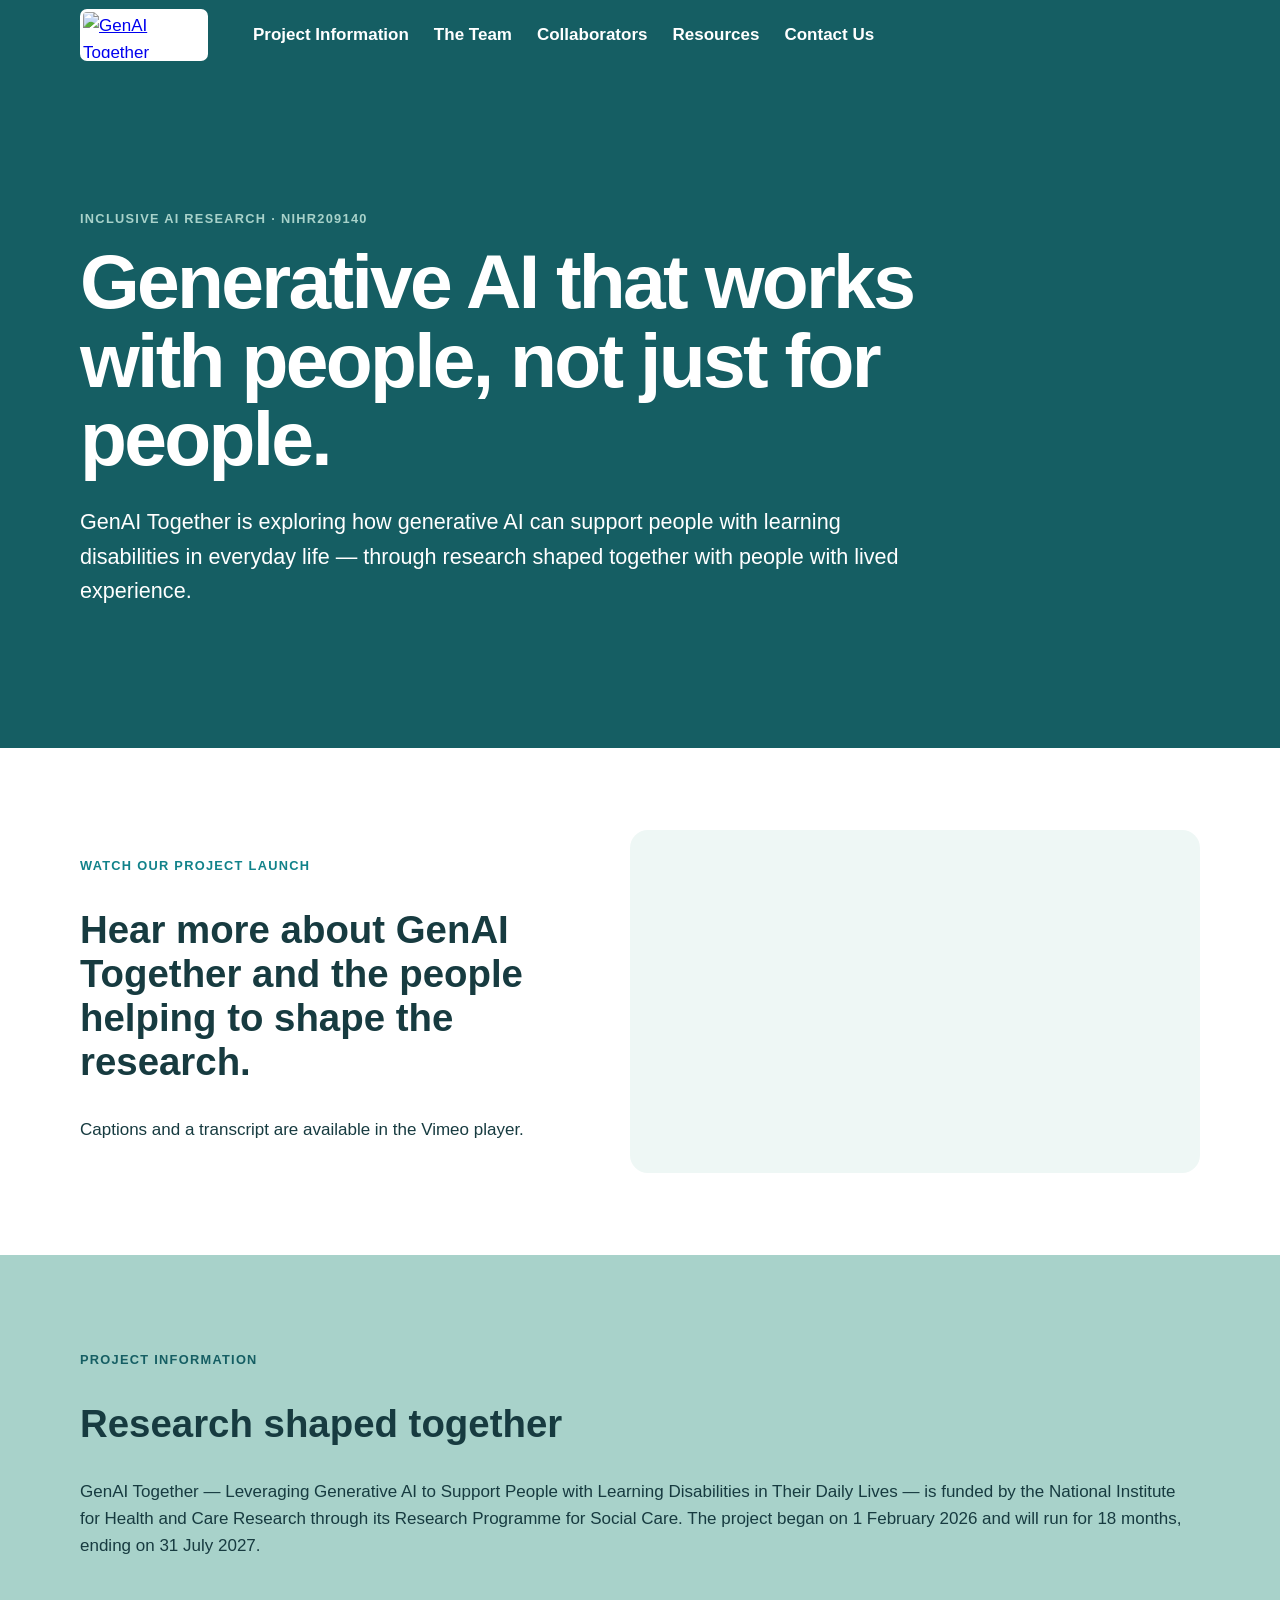
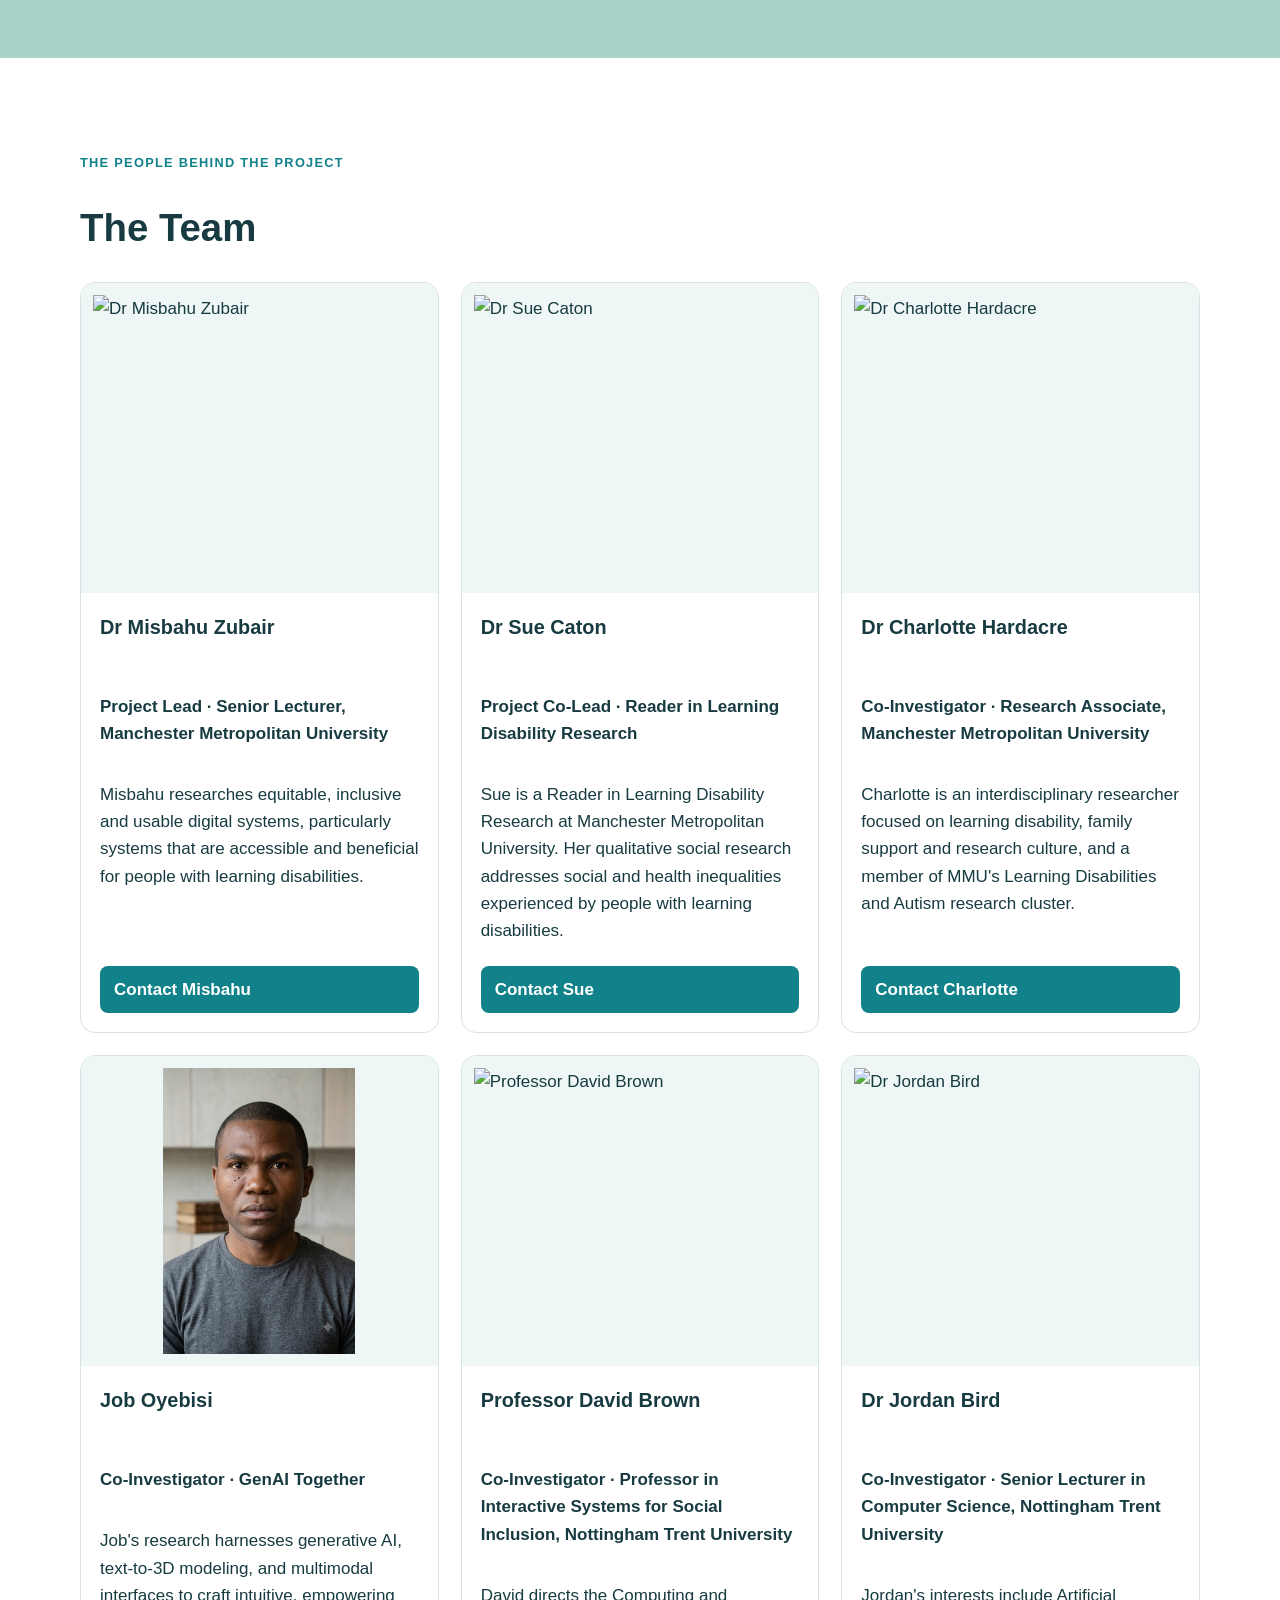
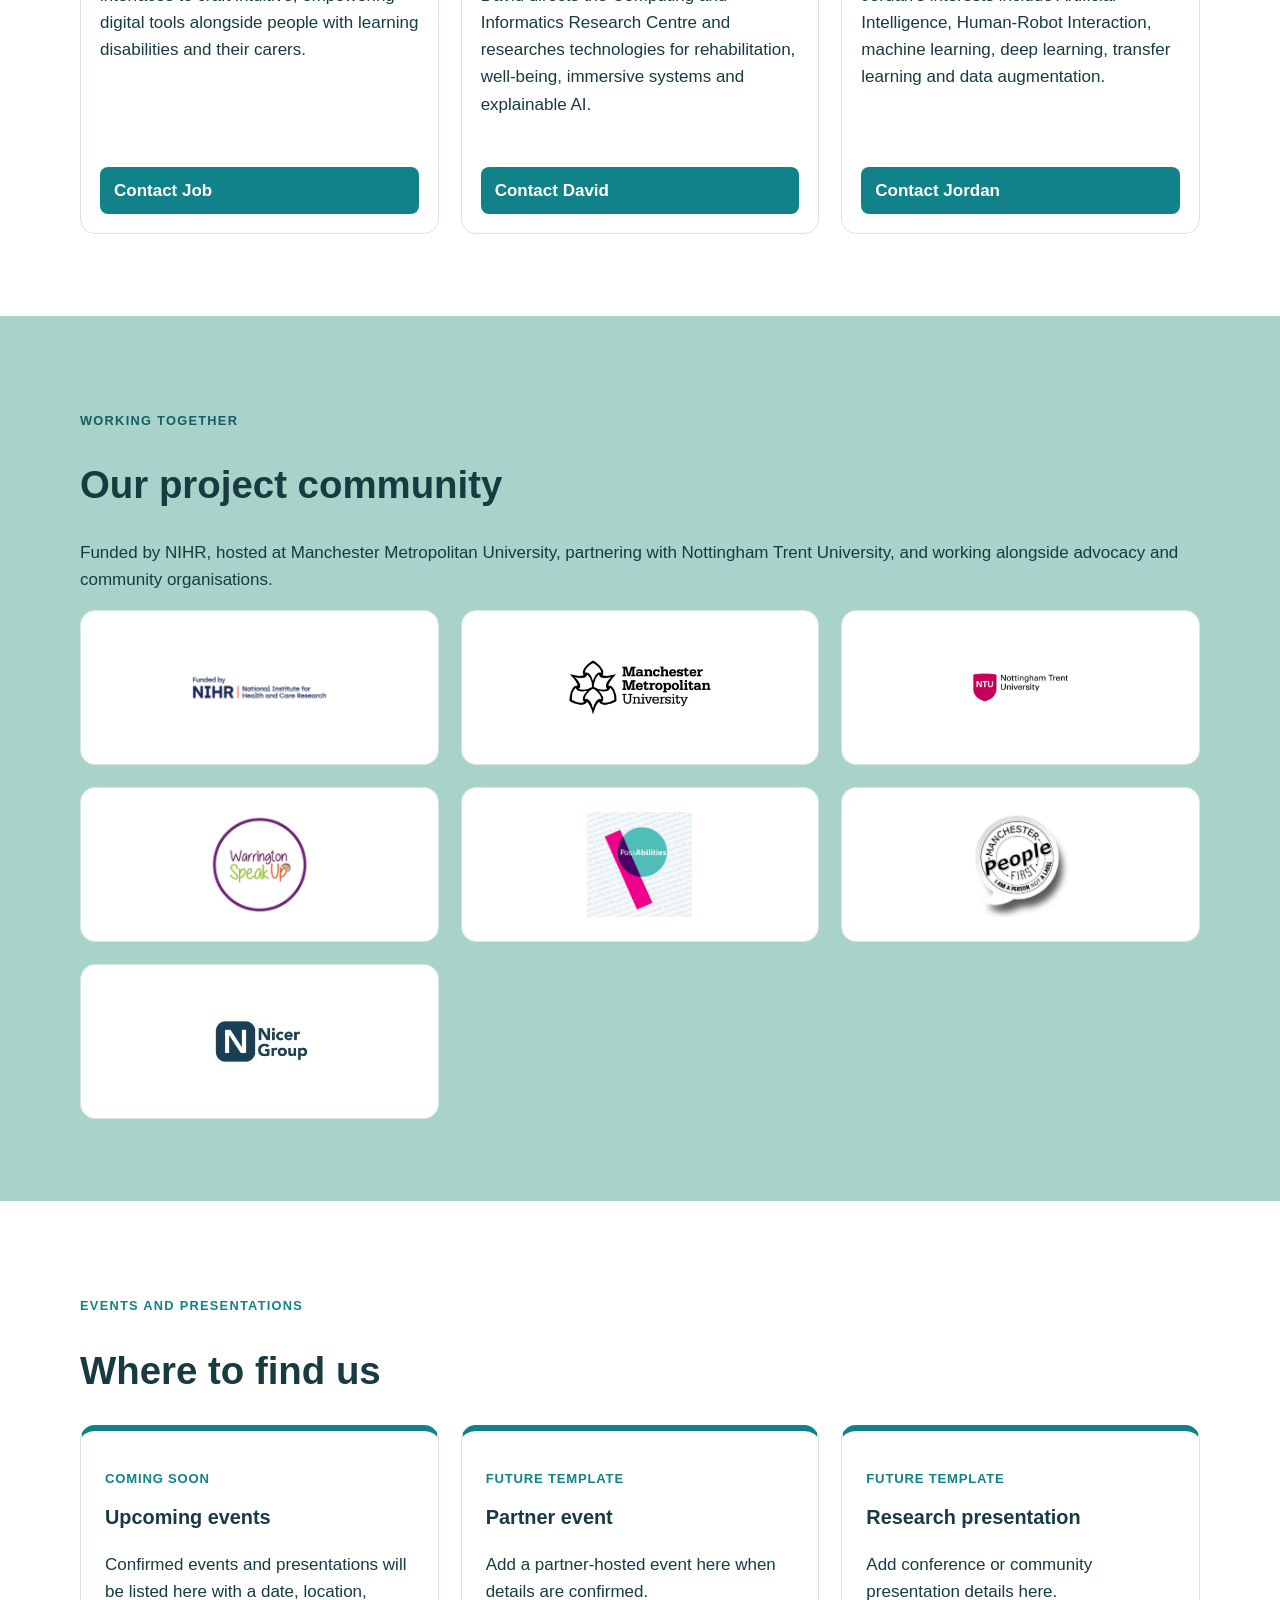
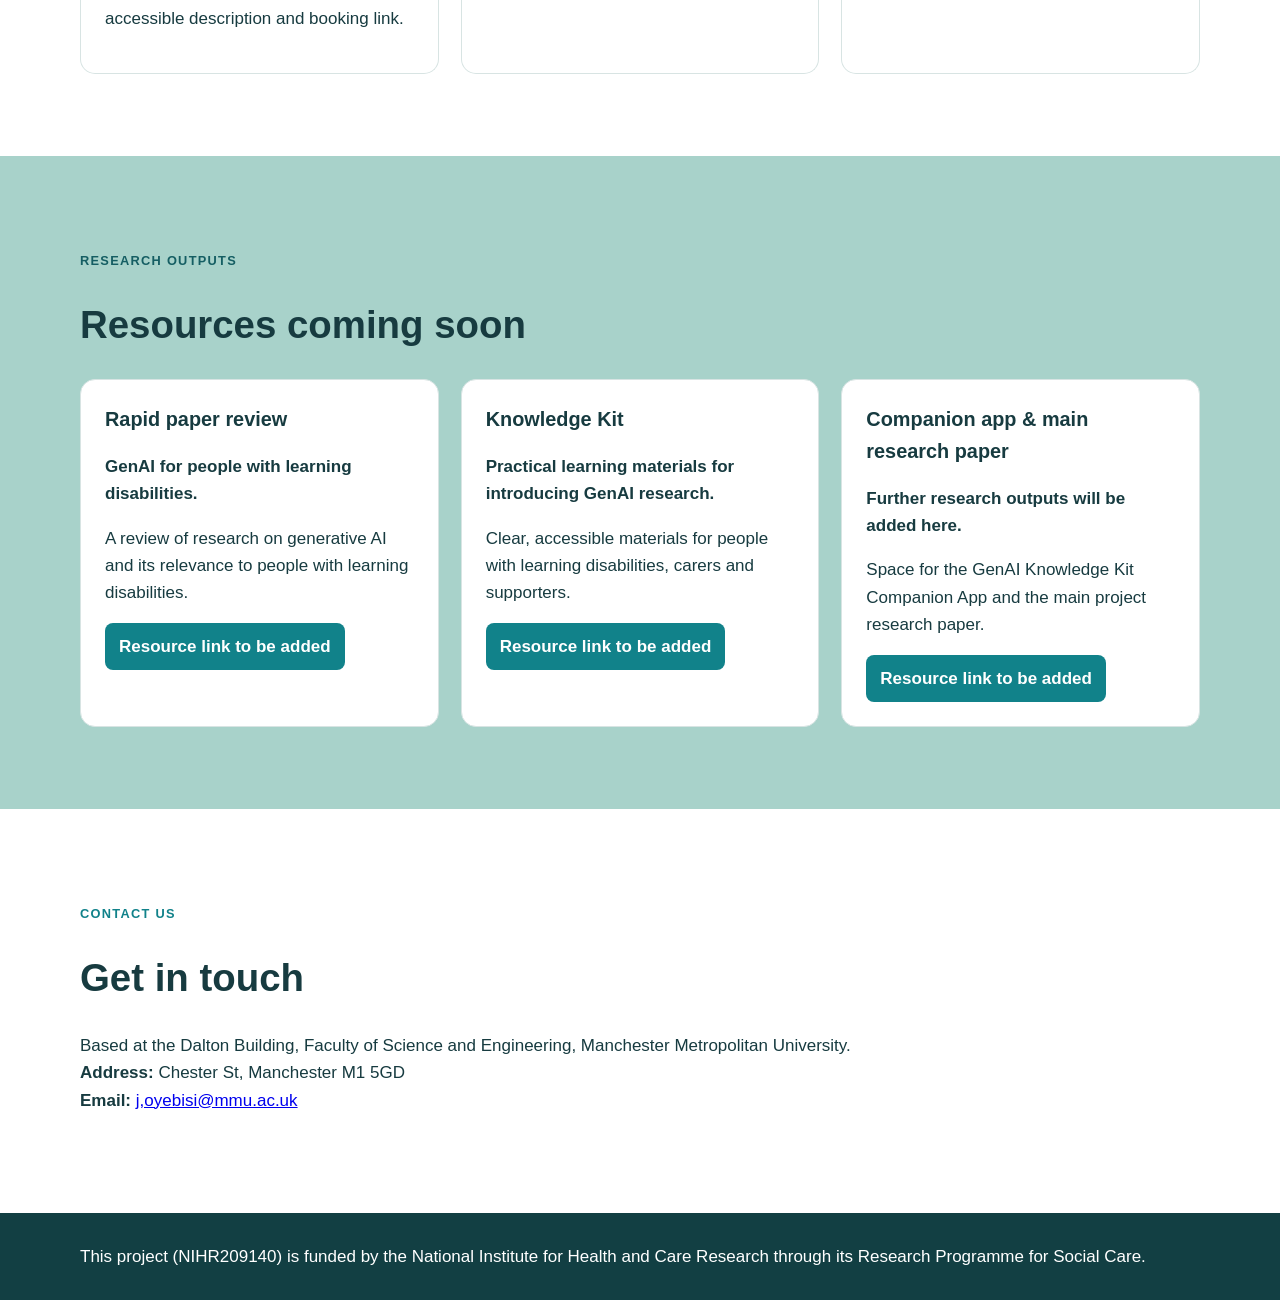
==== commit 45b550e0: "Standardise cards and add WordPress empty states" ====
--- a/index.html
+++ b/index.html
@@ -1,4 +1,4 @@
-<!doctype html><html lang="en"><meta charset="utf-8"><meta name="viewport" content="width=device-width,initial-scale=1"><title>GenAI Together</title><style>:root{--t:#155e63;--a:#11828a;--m:#a8d2ca;--i:#173b40}*{box-sizing:border-box}body{margin:0;font:17px/1.6 Arial,sans-serif;color:var(--i)}.w{max-width:1180px;margin:auto;padding:0 30px}nav{background:var(--t);color:#fff;position:sticky;top:0;z-index:3}.bar{display:flex;align-items:center;gap:28px;min-height:70px}.brand{display:flex;align-items:center;min-width:145px}.brand img{display:block;width:128px;height:52px;object-fit:contain;background:#fff;border-radius:7px;padding:3px}.brand b{color:var(--m)}.links{display:flex;gap:25px;flex-wrap:wrap}.links a{color:#fff;text-decoration:none;font-weight:bold}.hero{background:var(--t);color:#fff;padding:126px 0 118px}.ey{color:var(--m);font-weight:bold;letter-spacing:.1em;text-transform:uppercase;font-size:.8rem}h1{font-size:clamp(3rem,6vw,6rem);line-height:1.02;margin:13px 0;max-width:980px;letter-spacing:-.035em}h2{font-size:clamp(2rem,3vw,3.1rem);line-height:1.15}.lead{font-size:1.35rem;max-width:820px;margin-top:28px}.s{padding:82px 0}.two{display:grid;grid-template-columns:1fr 1.15fr;gap:55px;align-items:center}.video{padding:25px;background:#eef7f5;border-radius:18px}.video iframe{display:block;width:100%;aspect-ratio:16/9;border:0;border-radius:10px}.mint{background:var(--m)}.grid,.team,.logos{display:grid;grid-template-columns:repeat(3,1fr);gap:22px}.card,.person,.logo{background:#fff;border:1px solid #d8e4e3;border-radius:15px;padding:24px}.person{padding:0;overflow:hidden}.person img{width:100%;aspect-ratio:3/4;height:auto;object-fit:contain;object-position:center;background:#eef7f5;padding:12px}.person div{padding:19px}.person h3,.card h3{margin:0 0 8px}.button{display:inline-block;background:var(--a);color:#fff;padding:10px 14px;border-radius:8px;text-decoration:none;font-weight:bold}.event{border-top:6px solid var(--a)}.date{font-weight:bold;color:var(--a);text-transform:uppercase;letter-spacing:.06em;font-size:.82rem}.logo{display:grid;place-items:center;min-height:145px}.logo img{max-width:100%;max-height:105px;object-fit:contain}.foot{background:#123f43;color:#fff;padding:30px 0}@media(max-width:760px){.w{padding:0 20px}.bar{align-items:flex-start;padding:15px 0;flex-direction:column;gap:14px}.links{gap:13px}.s{padding:55px 0}.hero{padding:70px 0}.two,.grid,.team,.logos{grid-template-columns:1fr}}</style><body>
+<!doctype html><html lang="en"><meta charset="utf-8"><meta name="viewport" content="width=device-width,initial-scale=1"><title>GenAI Together</title><style>:root{--t:#155e63;--a:#11828a;--m:#a8d2ca;--i:#173b40}*{box-sizing:border-box}body{margin:0;font:17px/1.6 Arial,sans-serif;color:var(--i)}.w{max-width:1180px;margin:auto;padding:0 30px}nav{background:var(--t);color:#fff;position:sticky;top:0;z-index:3}.bar{display:flex;align-items:center;gap:28px;min-height:70px}.brand{display:flex;align-items:center;min-width:145px}.brand img{display:block;width:128px;height:52px;object-fit:contain;background:#fff;border-radius:7px;padding:3px}.brand b{color:var(--m)}.links{display:flex;gap:25px;flex-wrap:wrap}.links a{color:#fff;text-decoration:none;font-weight:bold}.hero{background:var(--t);color:#fff;padding:126px 0 118px}.ey{color:var(--m);font-weight:bold;letter-spacing:.1em;text-transform:uppercase;font-size:.8rem}h1{font-size:clamp(3rem,6vw,6rem);line-height:1.02;margin:13px 0;max-width:980px;letter-spacing:-.035em}h2{font-size:clamp(2rem,3vw,3.1rem);line-height:1.15}.lead{font-size:1.35rem;max-width:820px;margin-top:28px}.s{padding:82px 0}.two{display:grid;grid-template-columns:1fr 1.15fr;gap:55px;align-items:center}.video{padding:25px;background:#eef7f5;border-radius:18px}.video iframe{display:block;width:100%;aspect-ratio:16/9;border:0;border-radius:10px}.mint{background:var(--m)}.grid,.team,.logos{display:grid;grid-template-columns:repeat(3,1fr);gap:22px}.card,.person,.logo{background:#fff;border:1px solid #d8e4e3;border-radius:15px;padding:24px}.person{padding:0;overflow:hidden;display:flex;flex-direction:column}.person img{width:100%;height:310px;object-fit:contain;object-position:center;background:#eef7f5;padding:12px}.person div{padding:19px;display:flex;flex-direction:column;flex:1}.person h3{min-height:3.5rem}.person p:nth-of-type(2){min-height:10.5rem}.person .button{margin-top:auto}.person h3,.card h3{margin:0 0 8px}.button{display:inline-block;background:var(--a);color:#fff;padding:10px 14px;border-radius:8px;text-decoration:none;font-weight:bold}.event{border-top:6px solid var(--a)}.date{font-weight:bold;color:var(--a);text-transform:uppercase;letter-spacing:.06em;font-size:.82rem}.logo{display:grid;place-items:center;min-height:145px}.logo img{max-width:100%;max-height:105px;object-fit:contain}.foot{background:#123f43;color:#fff;padding:30px 0}@media(max-width:760px){.w{padding:0 20px}.bar{align-items:flex-start;padding:15px 0;flex-direction:column;gap:14px}.links{gap:13px}.s{padding:55px 0}.hero{padding:70px 0}.two,.grid,.team,.logos{grid-template-columns:1fr}}</style><body>
 <nav><div class="w bar"><a class="brand" href="#home"><img src="https://genaitogether.wordpress.com/wp-content/uploads/2026/03/genai-together-logo.jpg" alt="GenAI Together"></a><div class="links"><a href="#about">Project Information</a><a href="#team">The Team</a><a href="#partners">Collaborators</a><a href="#resources">Resources</a><a href="#contact">Contact Us</a></div></div></nav><main id="home"><section class="hero"><div class="w"><p class="ey">Inclusive AI Research · NIHR209140</p><h1>Generative AI that works with people, not just for people.</h1><p class="lead">GenAI Together is exploring how generative AI can support people with learning disabilities in everyday life — through research shaped together with people with lived experience.</p></div></section>
 <section class="s"><div class="w two"><div><p class="ey" style="color:#11828a">Watch our project launch</p><h2>Hear more about GenAI Together and the people helping to shape the research.</h2><p>Captions and a transcript are available in the Vimeo player.</p></div><div class="video"><iframe src="https://player.vimeo.com/video/1191960709?h=ee8f383a0d&title=0&byline=0&portrait=0" title="GenAI Together project launch video" allow="fullscreen;picture-in-picture" allowfullscreen></iframe></div></div></section>
 <section class="s mint" id="about"><div class="w"><p class="ey" style="color:#155e63">Project information</p><h2>Research shaped together</h2><p>GenAI Together — Leveraging Generative AI to Support People with Learning Disabilities in Their Daily Lives — is funded by the National Institute for Health and Care Research through its Research Programme for Social Care. The project began on 1 February 2026 and will run for 18 months, ending on 31 July 2027.</p></div></section>
